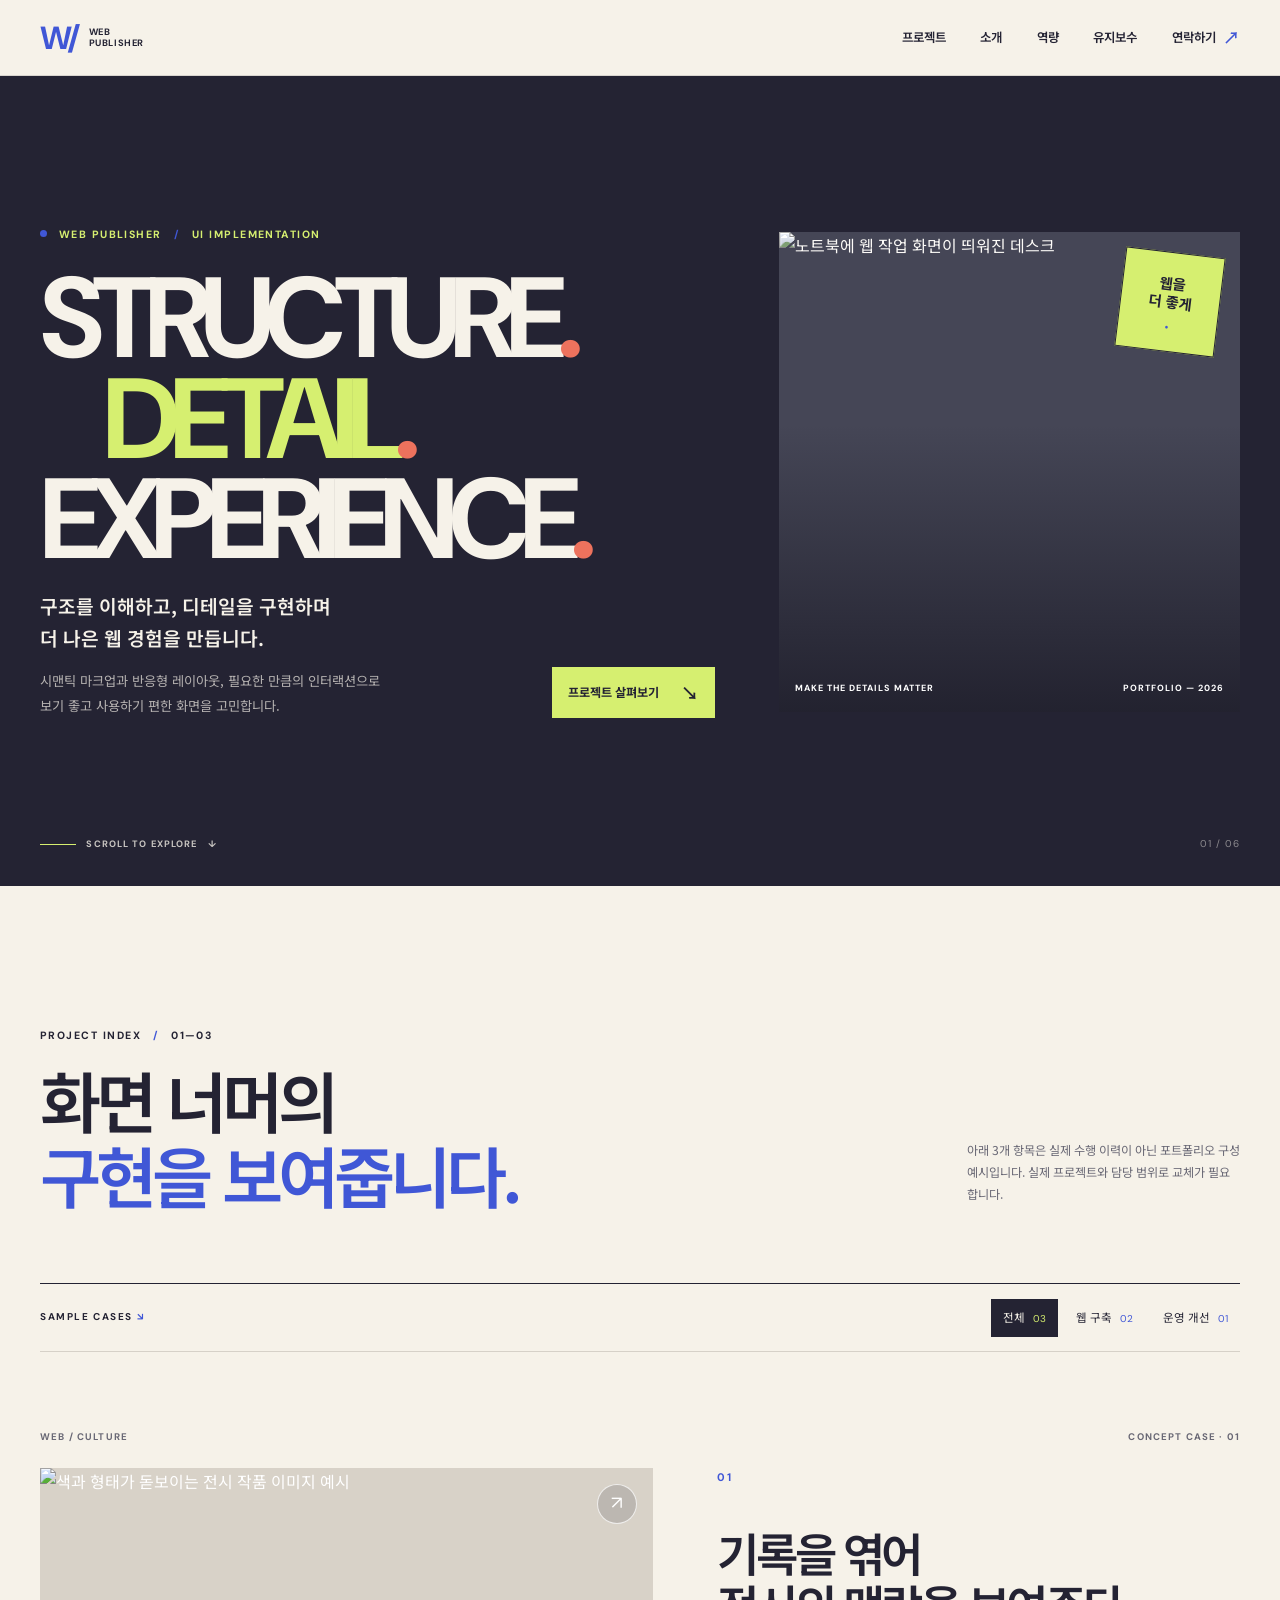
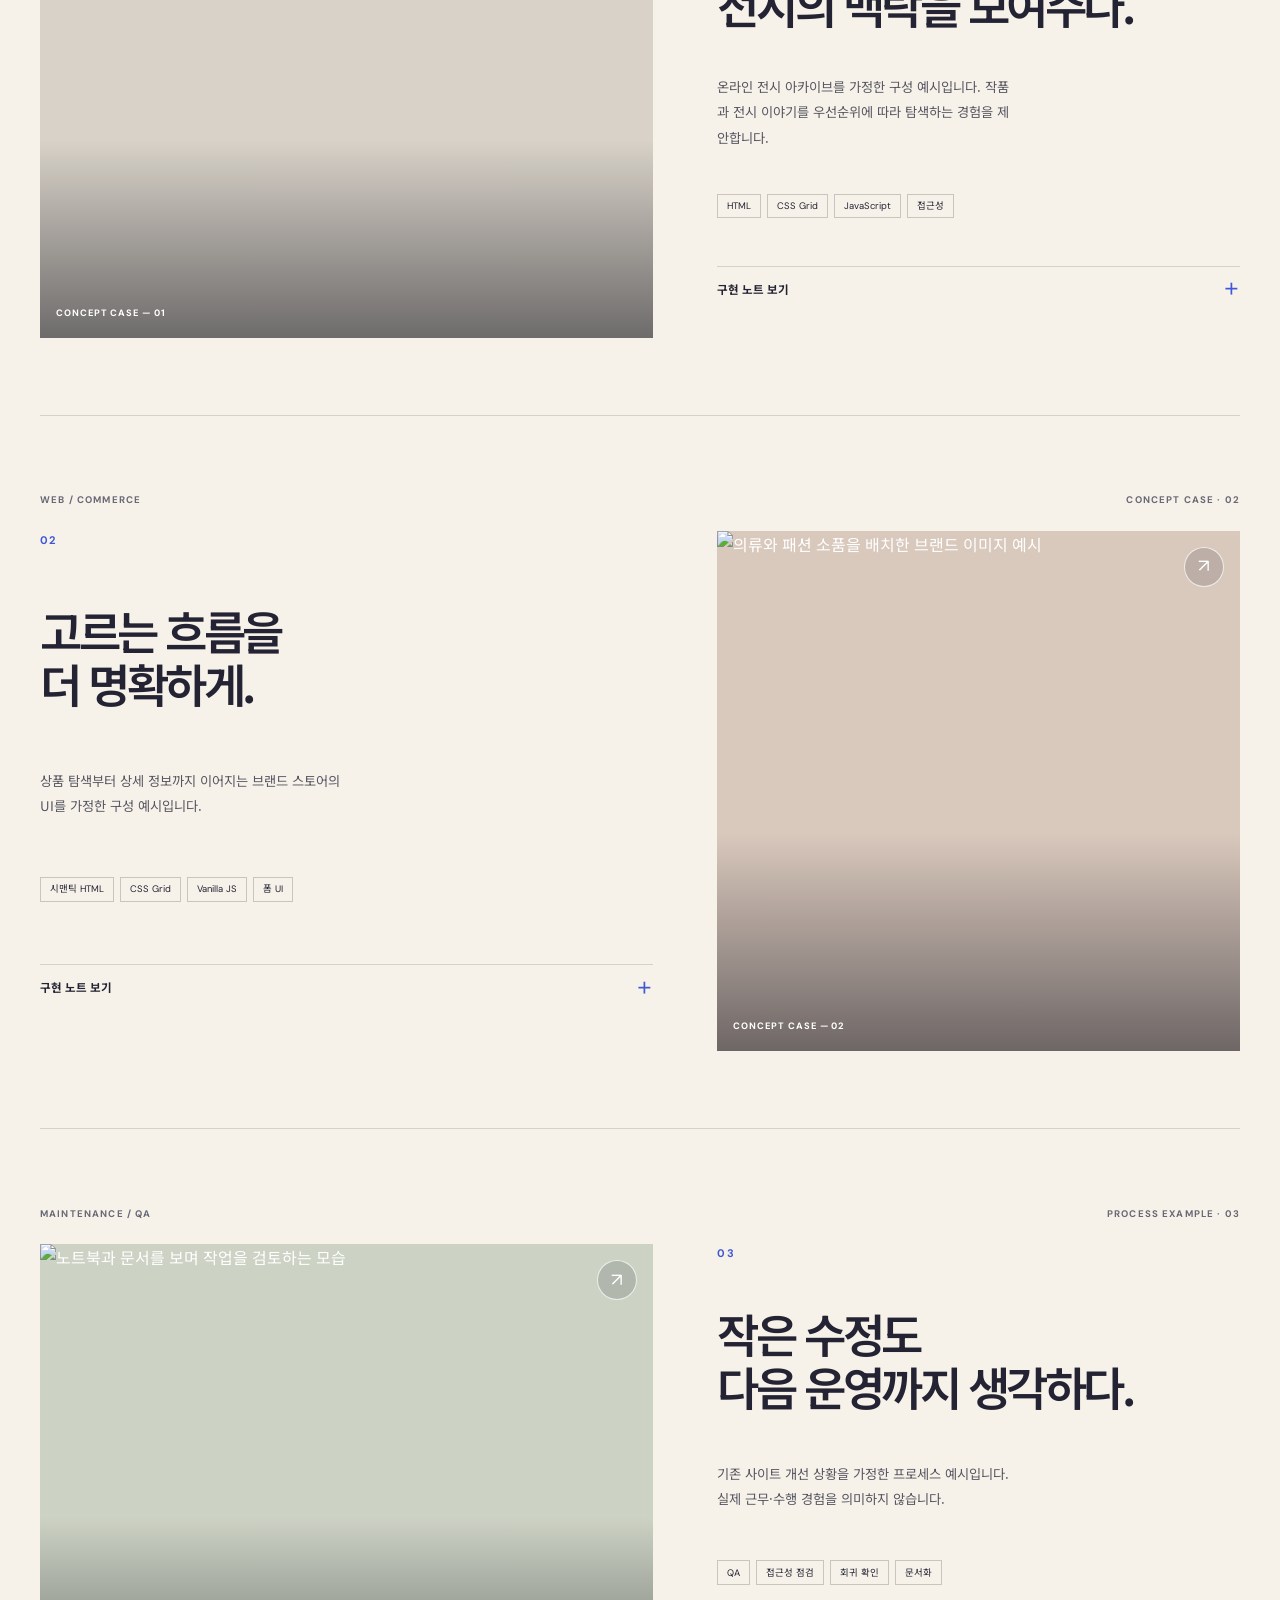
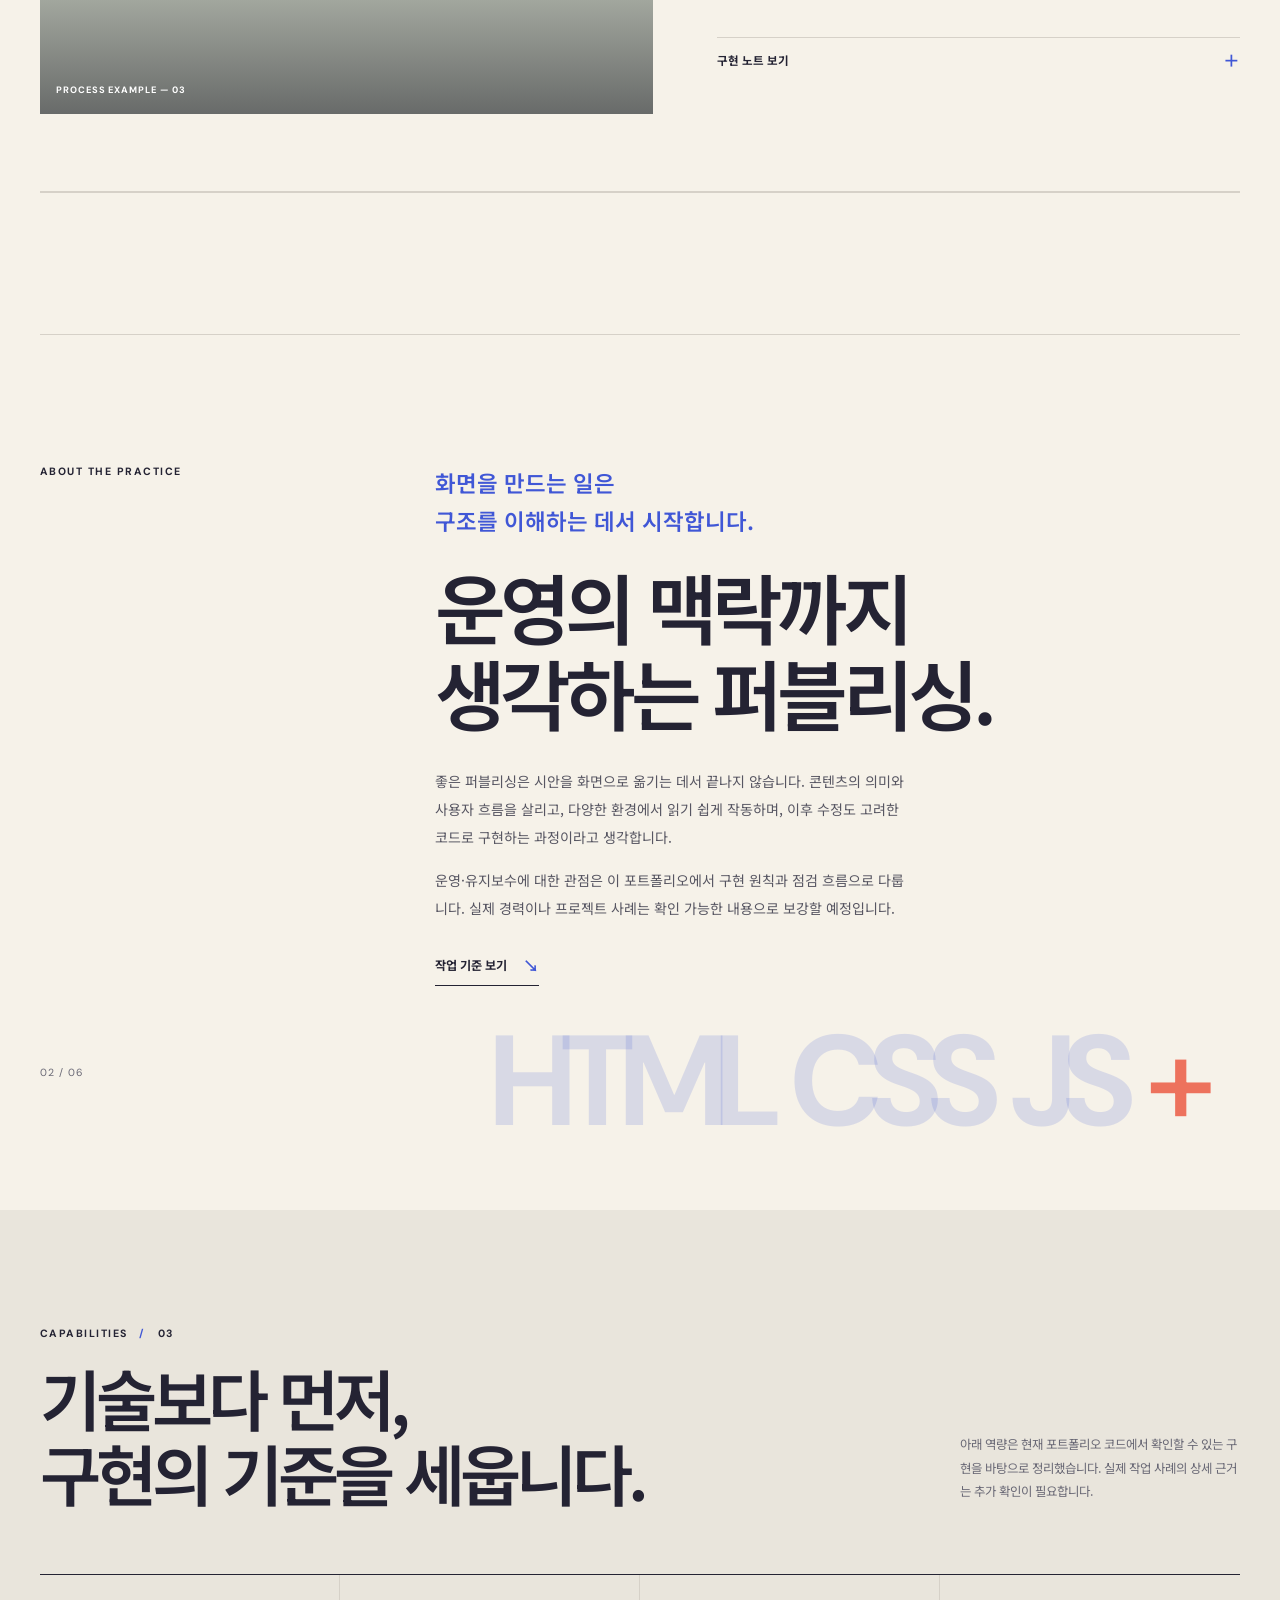
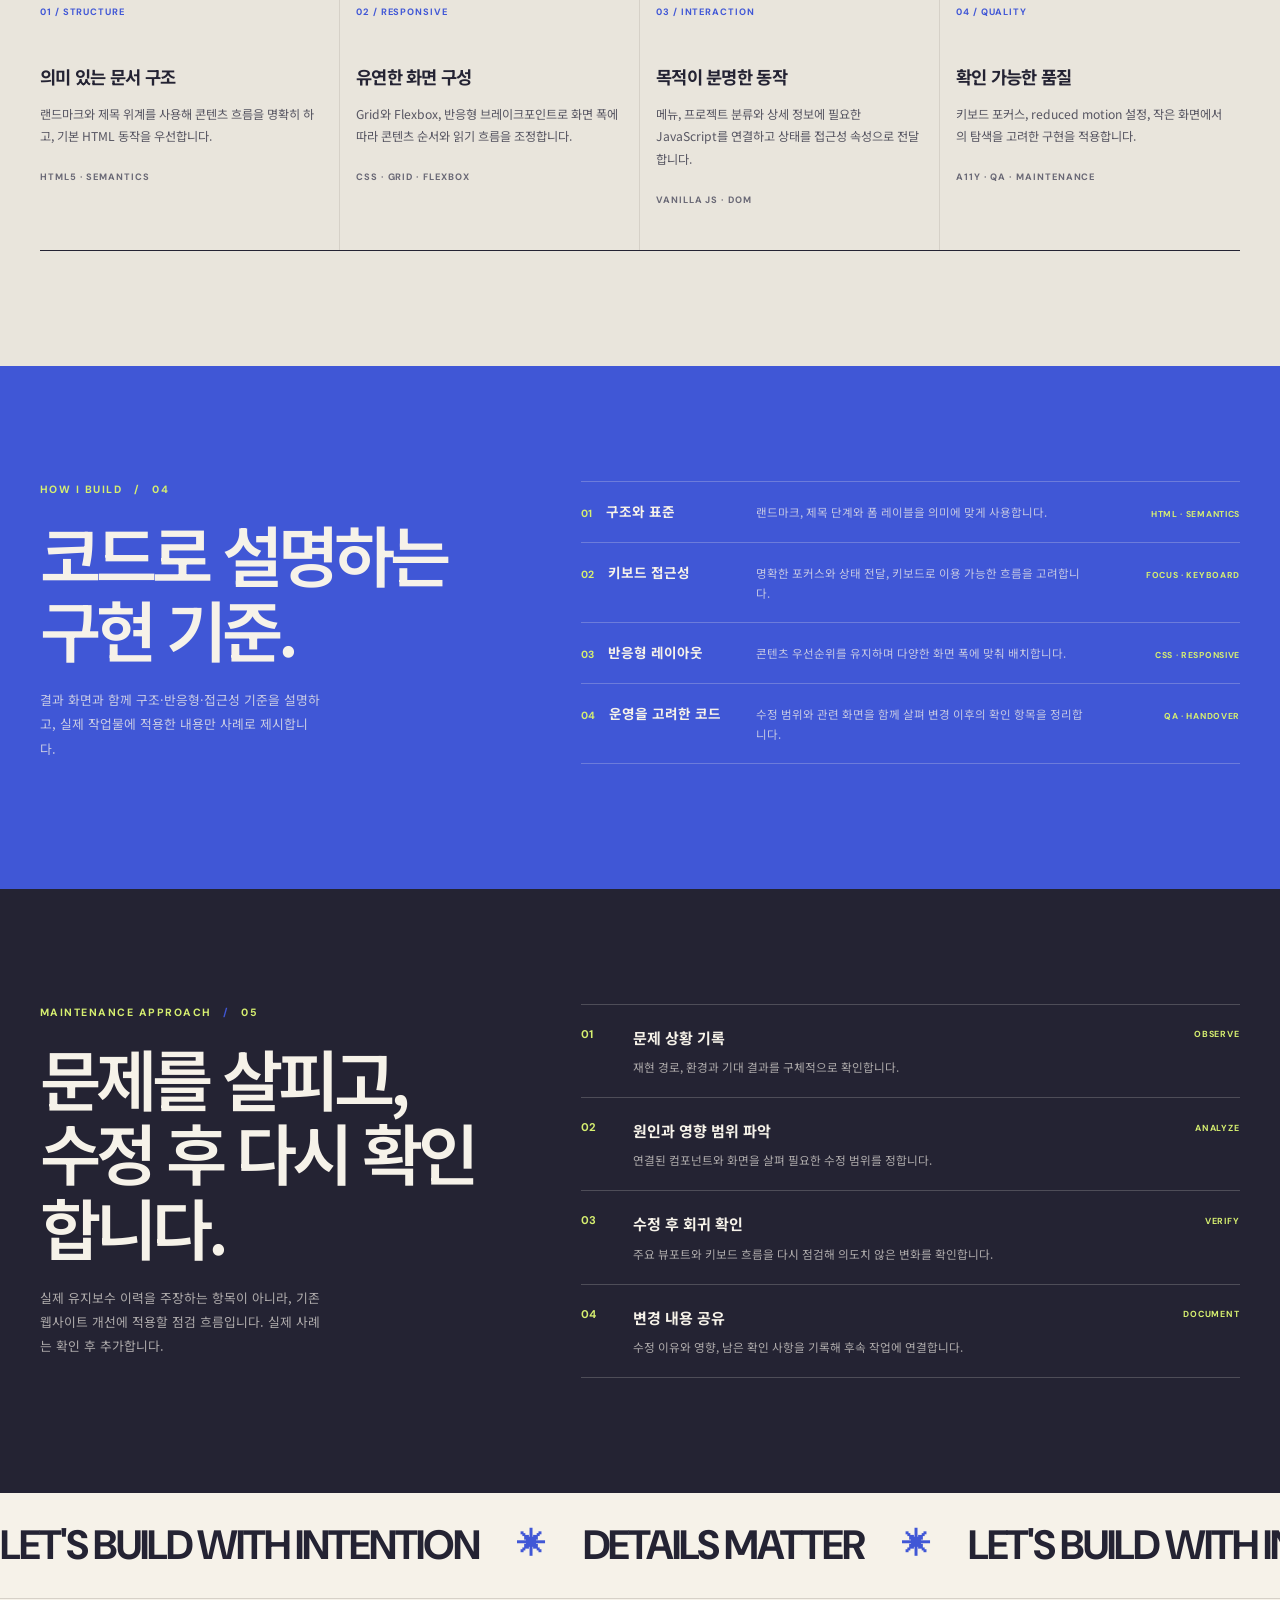
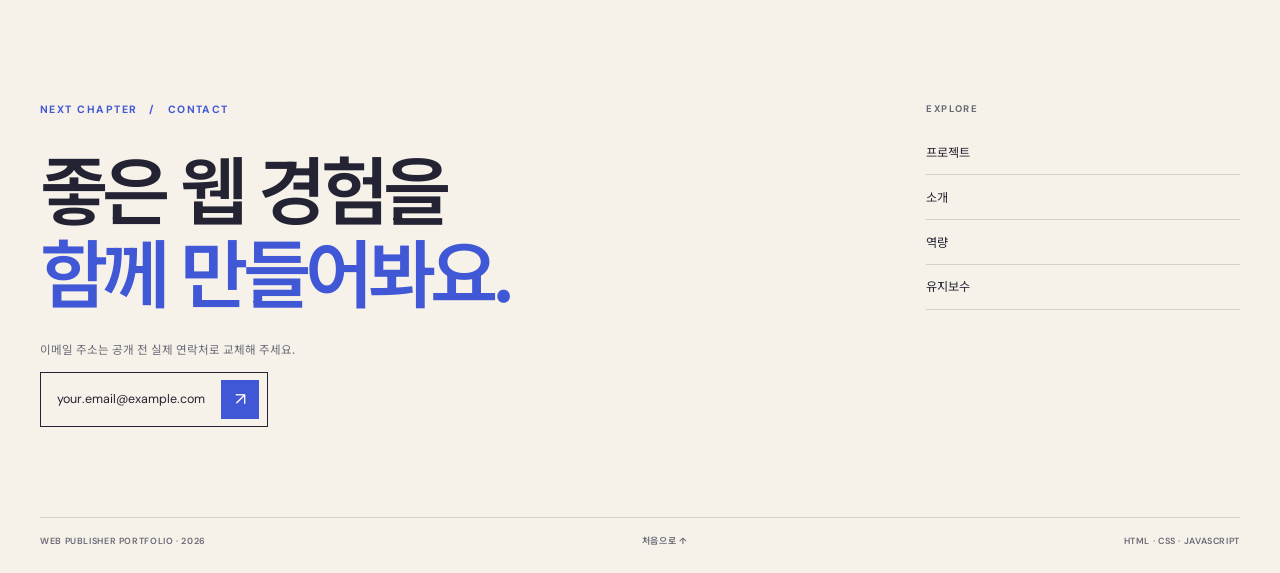
==== index.html @ 11ade9e8 "Add files via upload" ====
<!doctype html>
<html lang="ko">
  <head>
    <meta charset="UTF-8">
    <meta name="viewport" content="width=device-width, initial-scale=1">
    <meta name="theme-color" content="#f6f2e9">
    <meta name="description" content="시맨틱한 구조와 반응형 UI, 사용성을 고민하는 웹 퍼블리셔 포트폴리오입니다.">
    <title>Web Publisher — Portfolio</title>
    <link rel="preconnect" href="https://fonts.googleapis.com">
    <link rel="preconnect" href="https://fonts.gstatic.com" crossorigin>
    <link href="https://fonts.googleapis.com/css2?family=DM+Sans:wght@400;500;600;700&family=Noto+Sans+KR:wght@400;500;600;700&display=swap" rel="stylesheet">
    <link rel="stylesheet" href="./style.css">
    <script src="./script.js" defer></script>
  </head>
  <body>
    <div class="scroll-progress" aria-hidden="true"><span></span></div>
    <a class="skip-link" href="#main">본문 바로가기</a>

    <header class="site-header">
      <a class="wordmark" href="#top" aria-label="포트폴리오 처음으로">
        <span class="wordmark__symbol" aria-hidden="true">W/</span>
        <span class="wordmark__name">WEB<br>PUBLISHER</span>
      </a>
      <button class="nav-toggle" type="button" aria-expanded="false" aria-controls="primary-navigation">
        <span class="nav-toggle__label">MENU</span>
        <span class="nav-toggle__icon" aria-hidden="true"></span>
      </button>
      <nav class="site-nav" id="primary-navigation" aria-label="주요 메뉴">
        <a href="#work">프로젝트</a>
        <a href="#about">소개</a>
        <a href="#skills">역량</a>
        <a href="#maintenance">유지보수</a>
        <a class="site-nav__contact" href="#contact">연락하기 <span aria-hidden="true">↗</span></a>
      </nav>
    </header>

    <main id="main">
      <section class="hero" id="top" aria-labelledby="hero-title">
        <div class="hero__inner page-grid">
          <div class="hero__copy reveal">
            <p class="eyebrow"><span class="status-dot" aria-hidden="true"></span> WEB PUBLISHER <span class="eyebrow__divider">/</span> UI IMPLEMENTATION</p>
            <h1 id="hero-title">
              <span class="hero__line">STRUCTURE<span class="hero__mark">.</span></span>
              <span class="hero__line hero__line--indent">DETAIL<span class="hero__mark">.</span></span>
              <span class="hero__line">EXPERIENCE<span class="hero__mark">.</span></span>
            </h1>
            <div class="hero__bottom">
              <div>
                <p class="hero__manifesto">구조를 이해하고, 디테일을 구현하며<br>더 나은 웹 경험을 만듭니다.</p>
                <p class="hero__intro">시맨틱 마크업과 반응형 레이아웃, 필요한 만큼의 인터랙션으로<br class="desktop-break"> 보기 좋고 사용하기 편한 화면을 고민합니다.</p>
              </div>
              <a class="button button--primary" href="#work">프로젝트 살펴보기 <span aria-hidden="true">↘</span></a>
            </div>
          </div>
          <figure class="hero-visual reveal">
            <img src="https://images.unsplash.com/photo-1498050108023-c5249f4df085?auto=format&amp;fit=crop&amp;w=1400&amp;q=85" alt="노트북에 웹 작업 화면이 띄워진 데스크" fetchpriority="high">
            <figcaption class="hero-visual__caption"><span>MAKE THE DETAILS MATTER</span><span>PORTFOLIO — 2026</span></figcaption>
            <span class="hero-visual__stamp" aria-hidden="true">웹을<br>더 좋게<span>.</span></span>
          </figure>
          <a class="scroll-cue" href="#work"><span class="scroll-cue__line" aria-hidden="true"></span>SCROLL TO EXPLORE <span aria-hidden="true">↓</span></a>
          <p class="hero__index" aria-hidden="true">01 / 06</p>
        </div>
      </section>

      <section class="work section-shell" id="work" aria-labelledby="work-title">
        <div class="section-heading reveal">
          <div>
            <p class="eyebrow">PROJECT INDEX <span class="eyebrow__divider">/</span> 01—03</p>
            <h2 id="work-title">화면 너머의<br><span>구현을 보여줍니다.</span></h2>
          </div>
          <p class="section-heading__aside">아래 3개 항목은 실제 수행 이력이 아닌 포트폴리오 구성 예시입니다. 실제 프로젝트와 담당 범위로 교체가 필요합니다.</p>
        </div>

        <div class="work-toolbar">
          <p class="work-toolbar__label">SAMPLE CASES <span aria-hidden="true">↘</span></p>
          <div class="filters" role="group" aria-label="프로젝트 분류">
            <button class="filter-button" type="button" data-filter="all" aria-pressed="true">전체 <span>03</span></button>
            <button class="filter-button" type="button" data-filter="web" aria-pressed="false">웹 구축 <span>02</span></button>
            <button class="filter-button" type="button" data-filter="operation" aria-pressed="false">운영 개선 <span>01</span></button>
          </div>
        </div>
        <p class="visually-hidden" id="filter-status" aria-live="polite">프로젝트 3개를 표시합니다.</p>

        <div class="project-list">
          <article class="project project--archive reveal" data-category="web">
            <div class="project__body">
              <div class="project__meta"><span>WEB / CULTURE</span><span>CONCEPT CASE · 01</span></div>
              <span class="project__index" aria-hidden="true">01</span>
              <h3>기록을 엮어<br>전시의 맥락을 보여주다.</h3>
              <p class="project__summary">온라인 전시 아카이브를 가정한 구성 예시입니다. 작품과 전시 이야기를 우선순위에 따라 탐색하는 경험을 제안합니다.</p>
              <ul class="tag-list" aria-label="예시 기술"><li>HTML</li><li>CSS Grid</li><li>JavaScript</li><li>접근성</li></ul>
              <details class="project__details" id="project-culture">
                <summary>구현 노트 보기 <span aria-hidden="true">＋</span></summary>
                <div class="project__detail-content">
                  <dl class="case-grid">
                    <div><dt>디자인</dt><dd>콘텐츠의 위계를 먼저 정하고, 작품 이미지와 설명이 균형을 이루는 아카이브 구성을 가정합니다. [실제 화면 확인 필요]</dd></div>
                    <div><dt>기술</dt><dd>랜드마크와 제목 구조, 콘텐츠 순서가 유지되는 반응형 레이아웃을 구현하는 사례를 제안합니다. [실제 구현 확인 필요]</dd></div>
                    <div><dt>반응형 · 접근성</dt><dd>키보드 탐색, 포커스 가시성, 다양한 화면 폭의 레이아웃을 검증 항목으로 둡니다. [검증 결과 확인 필요]</dd></div>
                    <div><dt>역할 · 결과</dt><dd>[내용 확인 필요] 실제 담당 범위, 문제 해결 과정, 결과와 회고로 교체해 주세요.</dd></div>
                  </dl>
                </div>
              </details>
              <a class="project__visual project__visual--culture" href="#project-culture" aria-label="전시 아카이브 예시의 구현 노트 열기" aria-controls="project-culture" aria-expanded="false">
                <img src="https://images.unsplash.com/photo-1577083552431-6e5fd01aa342?auto=format&amp;fit=crop&amp;w=1400&amp;q=85" alt="색과 형태가 돋보이는 전시 작품 이미지 예시" loading="lazy">
                <span class="project__visual-tag">CONCEPT CASE — 01</span>
                <span class="project__visual-arrow" aria-hidden="true">↗</span>
              </a>
            </div>
          </article>

          <article class="project project--commerce reveal" data-category="web">
            <div class="project__body">
              <div class="project__meta"><span>WEB / COMMERCE</span><span>CONCEPT CASE · 02</span></div>
              <span class="project__index" aria-hidden="true">02</span>
              <h3>고르는 흐름을<br>더 명확하게.</h3>
              <p class="project__summary">상품 탐색부터 상세 정보까지 이어지는 브랜드 스토어의 UI를 가정한 구성 예시입니다.</p>
              <ul class="tag-list" aria-label="예시 기술"><li>시맨틱 HTML</li><li>CSS Grid</li><li>Vanilla JS</li><li>폼 UI</li></ul>
              <details class="project__details" id="project-commerce">
                <summary>구현 노트 보기 <span aria-hidden="true">＋</span></summary>
                <div class="project__detail-content">
                  <dl class="case-grid">
                    <div><dt>디자인</dt><dd>상품 정보와 선택 요소의 우선순위를 분리해 탐색 부담을 줄이는 구성을 가정합니다. [실제 화면 확인 필요]</dd></div>
                    <div><dt>기술</dt><dd>CSS Grid 기반 카드 레이아웃과 레이블이 연결된 폼 UI를 다루는 사례를 제안합니다. [실제 구현 확인 필요]</dd></div>
                    <div><dt>인터랙션 · 접근성</dt><dd>필터 선택 상태와 결과를 명확히 전달하고 키보드 조작을 검증 항목에 포함합니다. [검증 결과 확인 필요]</dd></div>
                    <div><dt>역할 · 결과</dt><dd>[내용 확인 필요] 실제 담당 범위, 주요 기능, 문제 해결과 결과로 교체해 주세요.</dd></div>
                  </dl>
                </div>
              </details>
              <a class="project__visual project__visual--commerce" href="#project-commerce" aria-label="브랜드 스토어 예시의 구현 노트 열기" aria-controls="project-commerce" aria-expanded="false">
                <img src="https://images.unsplash.com/photo-1490481651871-ab68de25d43d?auto=format&amp;fit=crop&amp;w=1400&amp;q=85" alt="의류와 패션 소품을 배치한 브랜드 이미지 예시" loading="lazy">
                <span class="project__visual-tag">CONCEPT CASE — 02</span>
                <span class="project__visual-arrow" aria-hidden="true">↗</span>
              </a>
            </div>
          </article>

          <article class="project project--operation reveal" data-category="operation">
            <div class="project__body">
              <div class="project__meta"><span>MAINTENANCE / QA</span><span>PROCESS EXAMPLE · 03</span></div>
              <span class="project__index" aria-hidden="true">03</span>
              <h3>작은 수정도<br>다음 운영까지 생각하다.</h3>
              <p class="project__summary">기존 사이트 개선 상황을 가정한 프로세스 예시입니다. 실제 근무·수행 경험을 의미하지 않습니다.</p>
              <ul class="tag-list" aria-label="예시 역량"><li>QA</li><li>접근성 점검</li><li>회귀 확인</li><li>문서화</li></ul>
              <details class="project__details" id="project-operation">
                <summary>구현 노트 보기 <span aria-hidden="true">＋</span></summary>
                <div class="project__detail-content">
                  <dl class="case-grid">
                    <div><dt>문제 정의</dt><dd>재현 경로, 화면 크기, 브라우저, 기대 결과를 기록하는 흐름을 예시로 구성합니다.</dd></div>
                    <div><dt>원인 · 수정</dt><dd>[내용 확인 필요] 실제 문제 원인과 수정한 코드, 영향 범위를 구체적으로 기록해 주세요.</dd></div>
                    <div><dt>검증</dt><dd>주요 화면과 키보드 흐름을 다시 확인하는 절차를 제안합니다. [실제 검증 결과 확인 필요]</dd></div>
                    <div><dt>역할 · 결과</dt><dd>[내용 확인 필요] 실제 수행한 역할과 전후 차이, 회고로 교체해 주세요.</dd></div>
                  </dl>
                </div>
              </details>
              <a class="project__visual project__visual--operation" href="#project-operation" aria-label="운영 개선 예시의 구현 노트 열기" aria-controls="project-operation" aria-expanded="false">
                <img src="https://images.unsplash.com/photo-1454165804606-c3d57bc86b40?auto=format&amp;fit=crop&amp;w=1400&amp;q=85" alt="노트북과 문서를 보며 작업을 검토하는 모습" loading="lazy">
                <span class="project__visual-tag">PROCESS EXAMPLE — 03</span>
                <span class="project__visual-arrow" aria-hidden="true">↗</span>
              </a>
            </div>
          </article>
        </div>
      </section>

      <section class="about section-shell" id="about" aria-labelledby="about-title">
        <div class="about__label reveal">
          <p class="eyebrow">ABOUT THE PRACTICE</p>
          <span class="about__index" aria-hidden="true">02 / 06</span>
        </div>
        <div class="about__content reveal">
          <p class="about__statement">화면을 만드는 일은<br>구조를 이해하는 데서 시작합니다.</p>
          <h2 id="about-title">운영의 맥락까지<br>생각하는 퍼블리싱.</h2>
          <p>좋은 퍼블리싱은 시안을 화면으로 옮기는 데서 끝나지 않습니다. 콘텐츠의 의미와 사용자 흐름을 살리고, 다양한 환경에서 읽기 쉽게 작동하며, 이후 수정도 고려한 코드로 구현하는 과정이라고 생각합니다.</p>
          <p>운영·유지보수에 대한 관점은 이 포트폴리오에서 구현 원칙과 점검 흐름으로 다룹니다. 실제 경력이나 프로젝트 사례는 확인 가능한 내용으로 보강할 예정입니다.</p>
          <a class="text-link" href="#maintenance">작업 기준 보기 <span aria-hidden="true">↘</span></a>
        </div>
        <div class="about__graphic" aria-hidden="true"><span>HTML</span><span>CSS</span><span>JS</span><b>+</b></div>
      </section>

      <section class="skills" id="skills" aria-labelledby="skills-title">
        <div class="section-shell">
          <div class="skills__heading reveal">
            <div>
              <p class="eyebrow">CAPABILITIES <span class="eyebrow__divider">/</span> 03</p>
              <h2 id="skills-title">기술보다 먼저,<br>구현의 기준을 세웁니다.</h2>
            </div>
            <p>아래 역량은 현재 포트폴리오 코드에서 확인할 수 있는 구현을 바탕으로 정리했습니다. 실제 작업 사례의 상세 근거는 추가 확인이 필요합니다.</p>
          </div>
          <div class="skills__grid">
            <article class="skill-card reveal">
              <span class="skill-card__index">01 / STRUCTURE</span>
              <h3>의미 있는 문서 구조</h3>
              <p>랜드마크와 제목 위계를 사용해 콘텐츠 흐름을 명확히 하고, 기본 HTML 동작을 우선합니다.</p>
              <span class="skill-card__evidence">HTML5 · SEMANTICS</span>
            </article>
            <article class="skill-card reveal">
              <span class="skill-card__index">02 / RESPONSIVE</span>
              <h3>유연한 화면 구성</h3>
              <p>Grid와 Flexbox, 반응형 브레이크포인트로 화면 폭에 따라 콘텐츠 순서와 읽기 흐름을 조정합니다.</p>
              <span class="skill-card__evidence">CSS · GRID · FLEXBOX</span>
            </article>
            <article class="skill-card reveal">
              <span class="skill-card__index">03 / INTERACTION</span>
              <h3>목적이 분명한 동작</h3>
              <p>메뉴, 프로젝트 분류와 상세 정보에 필요한 JavaScript를 연결하고 상태를 접근성 속성으로 전달합니다.</p>
              <span class="skill-card__evidence">VANILLA JS · DOM</span>
            </article>
            <article class="skill-card reveal">
              <span class="skill-card__index">04 / QUALITY</span>
              <h3>확인 가능한 품질</h3>
              <p>키보드 포커스, reduced motion 설정, 작은 화면에서의 탐색을 고려한 구현을 적용합니다.</p>
              <span class="skill-card__evidence">A11Y · QA · MAINTENANCE</span>
            </article>
          </div>
        </div>
      </section>

      <section class="standards" id="standards" aria-labelledby="standards-title">
        <div class="section-shell standards__inner">
          <div class="standards__intro reveal">
            <p class="eyebrow">HOW I BUILD <span class="eyebrow__divider">/</span> 04</p>
            <h2 id="standards-title">코드로 설명하는<br>구현 기준.</h2>
            <p>결과 화면과 함께 구조·반응형·접근성 기준을 설명하고, 실제 작업물에 적용한 내용만 사례로 제시합니다.</p>
          </div>
          <dl class="standard-list reveal">
            <div class="standard-row"><dt><span>01</span> 구조와 표준</dt><dd>랜드마크, 제목 단계와 폼 레이블을 의미에 맞게 사용합니다.</dd><dd class="standard-evidence">HTML · SEMANTICS</dd></div>
            <div class="standard-row"><dt><span>02</span> 키보드 접근성</dt><dd>명확한 포커스와 상태 전달, 키보드로 이용 가능한 흐름을 고려합니다.</dd><dd class="standard-evidence">FOCUS · KEYBOARD</dd></div>
            <div class="standard-row"><dt><span>03</span> 반응형 레이아웃</dt><dd>콘텐츠 우선순위를 유지하며 다양한 화면 폭에 맞춰 배치합니다.</dd><dd class="standard-evidence">CSS · RESPONSIVE</dd></div>
            <div class="standard-row"><dt><span>04</span> 운영을 고려한 코드</dt><dd>수정 범위와 관련 화면을 함께 살펴 변경 이후의 확인 항목을 정리합니다.</dd><dd class="standard-evidence">QA · HANDOVER</dd></div>
          </dl>
        </div>
      </section>

      <section class="maintenance" id="maintenance" aria-labelledby="maintenance-title">
        <div class="section-shell maintenance__inner">
          <div class="maintenance__intro reveal">
            <p class="eyebrow">MAINTENANCE APPROACH <span class="eyebrow__divider">/</span> 05</p>
            <h2 id="maintenance-title">문제를 살피고,<br>수정 후 다시 확인합니다.</h2>
            <p>실제 유지보수 이력을 주장하는 항목이 아니라, 기존 웹사이트 개선에 적용할 점검 흐름입니다. 실제 사례는 확인 후 추가합니다.</p>
          </div>
          <ol class="maintenance__steps">
            <li class="maintenance-step reveal">
              <span class="maintenance-step__number">01</span>
              <div><h3>문제 상황 기록</h3><p>재현 경로, 환경과 기대 결과를 구체적으로 확인합니다.</p></div>
              <span class="maintenance-step__label">OBSERVE</span>
            </li>
            <li class="maintenance-step reveal">
              <span class="maintenance-step__number">02</span>
              <div><h3>원인과 영향 범위 파악</h3><p>연결된 컴포넌트와 화면을 살펴 필요한 수정 범위를 정합니다.</p></div>
              <span class="maintenance-step__label">ANALYZE</span>
            </li>
            <li class="maintenance-step reveal">
              <span class="maintenance-step__number">03</span>
              <div><h3>수정 후 회귀 확인</h3><p>주요 뷰포트와 키보드 흐름을 다시 점검해 의도치 않은 변화를 확인합니다.</p></div>
              <span class="maintenance-step__label">VERIFY</span>
            </li>
            <li class="maintenance-step reveal">
              <span class="maintenance-step__number">04</span>
              <div><h3>변경 내용 공유</h3><p>수정 이유와 영향, 남은 확인 사항을 기록해 후속 작업에 연결합니다.</p></div>
              <span class="maintenance-step__label">DOCUMENT</span>
            </li>
          </ol>
        </div>
      </section>
    </main>

    <footer class="contact" id="contact" aria-labelledby="contact-title">
      <div class="contact__marquee" aria-hidden="true">
        <div class="contact__marquee-track">
          <div class="contact__marquee-set"><span>LET'S BUILD WITH INTENTION</span><span class="contact__marquee-mark">✳</span><span>DETAILS MATTER</span><span class="contact__marquee-mark">✳</span></div>
          <div class="contact__marquee-set"><span>LET'S BUILD WITH INTENTION</span><span class="contact__marquee-mark">✳</span><span>DETAILS MATTER</span><span class="contact__marquee-mark">✳</span></div>
        </div>
      </div>
      <div class="section-shell contact__inner">
        <div class="contact__grid">
          <div class="contact__cta">
            <p class="eyebrow">NEXT CHAPTER <span class="eyebrow__divider">/</span> CONTACT</p>
            <h2 id="contact-title">좋은 웹 경험을<br><span>함께 만들어봐요.</span></h2>
            <p class="contact__note">이메일 주소는 공개 전 실제 연락처로 교체해 주세요.</p>
            <a class="contact__link" href="mailto:your.email@example.com">
              <span>your.email@example.com</span>
              <span class="contact__orb" aria-hidden="true">↗</span>
            </a>
          </div>
          <nav class="contact__nav" aria-label="푸터 메뉴">
            <p class="contact__nav-label">EXPLORE</p>
            <a href="#work"><span>프로젝트</span><span aria-hidden="true">↗</span></a>
            <a href="#about"><span>소개</span><span aria-hidden="true">↗</span></a>
            <a href="#skills"><span>역량</span><span aria-hidden="true">↗</span></a>
            <a href="#maintenance"><span>유지보수</span><span aria-hidden="true">↗</span></a>
          </nav>
        </div>
        <div class="contact__bottom">
          <span>WEB PUBLISHER PORTFOLIO · 2026</span>
          <a href="#top">처음으로 ↑</a>
          <span>HTML · CSS · JAVASCRIPT</span>
        </div>
      </div>
    </footer>

    <button class="back-to-top" type="button" aria-label="페이지 맨 위로 이동" aria-hidden="true" tabindex="-1">
      <span aria-hidden="true">↑</span>
      <span class="back-to-top__label" aria-hidden="true">TOP</span>
    </button>
  </body>
</html>
---- style.css ----
:root {
  color-scheme: light;
  --paper: #f6f2e9;
  --ink: #242333;
  --muted: #696875;
  --line: #d6d1c8;
  --blue: #4057d6;
  --lime: #d6ef70;
  --coral: #ed725d;
  --sans: "DM Sans", "Noto Sans KR", sans-serif;
  --content: 1320px;
  --ease-out: cubic-bezier(0.22, 1, 0.36, 1);
}

* { box-sizing: border-box; }
html { scroll-behavior: smooth; scroll-padding-top: 6rem; }
body {
  margin: 0;
  background: var(--paper);
  color: var(--ink);
  font-family: "Noto Sans KR", var(--sans);
  font-size: 16px;
  line-height: 1.7;
  -webkit-font-smoothing: antialiased;
}
img { display: block; width: 100%; }
a { color: inherit; }
button { color: inherit; font: inherit; }
::selection { color: var(--ink); background: var(--lime); }

.page-grid, .section-shell { width: min(var(--content), calc(100% - 80px)); margin-inline: auto; }
.visually-hidden {
  position: absolute;
  width: 1px;
  height: 1px;
  overflow: hidden;
  clip: rect(0, 0, 0, 0);
  white-space: nowrap;
  clip-path: inset(50%);
}
.skip-link {
  position: fixed;
  z-index: 50;
  top: 0.75rem;
  left: 0.75rem;
  padding: 0.75rem 1rem;
  transform: translateY(-160%);
  background: var(--ink);
  color: var(--paper);
}
.skip-link:focus { transform: translateY(0); }
:focus-visible { outline: 3px solid var(--blue); outline-offset: 4px; }

.scroll-progress { position: fixed; z-index: 40; inset: 0 0 auto; height: 3px; pointer-events: none; }
.scroll-progress span {
  display: block;
  width: 100%;
  height: 100%;
  background: var(--coral);
  transform: scaleX(var(--scroll-progress, 0));
  transform-origin: left;
}
.site-header {
  position: sticky;
  z-index: 20;
  top: 0;
  display: flex;
  width: 100%;
  min-height: 76px;
  align-items: center;
  justify-content: space-between;
  padding-inline: max(40px, calc((100% - var(--content)) / 2));
  border-bottom: 1px solid rgba(36, 35, 51, 0.14);
  background: rgba(246, 242, 233, 0.94);
  backdrop-filter: blur(14px);
}
.wordmark { display: inline-flex; align-items: center; gap: 0.7rem; text-decoration: none; }
.wordmark__symbol { color: var(--blue); font-family: var(--sans); font-size: 2rem; font-weight: 700; line-height: 1; letter-spacing: -0.1em; }
.wordmark__name { font-family: var(--sans); font-size: 0.58rem; font-weight: 700; line-height: 1.1; letter-spacing: 0.06em; }
.site-nav { display: flex; align-items: center; gap: clamp(1.2rem, 2.7vw, 2.5rem); }
.site-nav a { position: relative; font-size: 0.78rem; font-weight: 600; text-decoration: none; }
.site-nav a:not(.site-nav__contact)::after {
  position: absolute;
  right: 0;
  bottom: -0.35rem;
  left: 0;
  height: 1px;
  background: var(--blue);
  content: "";
  transform: scaleX(0);
  transform-origin: right;
  transition: transform 250ms var(--ease-out);
}
.site-nav a:hover::after, .site-nav a:focus-visible::after { transform: scaleX(1); transform-origin: left; }
.site-nav__contact { display: inline-flex; align-items: center; gap: 0.45rem; }
.site-nav__contact span { color: var(--blue); font-size: 1.05rem; }
.nav-toggle { display: none; }

.eyebrow {
  margin: 0;
  font-family: var(--sans);
  font-size: 0.66rem;
  font-weight: 700;
  letter-spacing: 0.14em;
}
.eyebrow__divider { margin-inline: 0.45rem; color: var(--blue); }
.status-dot { display: inline-block; width: 7px; height: 7px; margin-right: 0.45rem; border-radius: 50%; background: var(--blue); vertical-align: 1px; }

.hero {
  overflow: hidden;
  background: var(--ink);
  color: var(--paper);
}
.hero__inner {
  position: relative;
  display: grid;
  min-height: min(810px, calc(100svh - 76px));
  grid-template-columns: minmax(0, 1.1fr) minmax(300px, 0.75fr);
  align-content: center;
  align-items: center;
  gap: clamp(2rem, 5vw, 5rem);
  padding-block: clamp(4.5rem, 8vw, 7.5rem) 7.5rem;
}
.hero__copy { position: relative; z-index: 2; }
.hero .eyebrow { color: var(--lime); }
.hero h1 {
  margin: 1.5rem 0 1.4rem;
  font-family: var(--sans);
  font-size: clamp(4rem, 8.9vw, 8.4rem);
  font-weight: 700;
  line-height: 0.88;
  letter-spacing: -0.09em;
}
.hero__line { display: block; white-space: nowrap; }
.hero__line--indent { padding-left: 0.55em; color: var(--lime); }
.hero__mark { color: var(--coral); }
.hero__bottom { display: flex; align-items: end; justify-content: space-between; gap: 1.5rem; }
.hero__manifesto { margin: 0 0 0.8rem; color: var(--paper); font-size: clamp(1rem, 1.5vw, 1.25rem); font-weight: 600; line-height: 1.65; }
.hero__intro { margin: 0; color: rgba(246, 242, 233, 0.69); font-size: 0.83rem; line-height: 1.9; }
.button {
  display: inline-flex;
  min-height: 50px;
  flex: none;
  align-items: center;
  justify-content: center;
  gap: 1.4rem;
  padding: 0.65rem 1rem;
  font-size: 0.76rem;
  font-weight: 700;
  text-decoration: none;
  transition: color 180ms ease, background-color 180ms ease, transform 180ms ease;
}
.button--primary { background: var(--lime); color: var(--ink); }
.button--primary:hover { transform: translateY(-3px); background: var(--coral); }
.button--primary span { font-size: 1.1rem; }
.hero-visual {
  position: relative;
  z-index: 1;
  min-height: 480px;
  margin: 0;
  overflow: hidden;
  background: #454656;
}
.hero-visual img { position: absolute; inset: 0; height: 100%; object-fit: cover; filter: grayscale(0.65) contrast(1.08); }
.hero-visual::after { position: absolute; inset: 40% 0 0; background: linear-gradient(transparent, rgba(20, 19, 31, 0.7)); content: ""; pointer-events: none; }
.hero-visual__caption {
  position: absolute;
  z-index: 1;
  right: 1rem;
  bottom: 1rem;
  left: 1rem;
  display: flex;
  justify-content: space-between;
  gap: 0.6rem;
  color: white;
  font-family: var(--sans);
  font-size: 0.56rem;
  font-weight: 700;
  letter-spacing: 0.11em;
}
.hero-visual__stamp {
  position: absolute;
  z-index: 2;
  top: 1.25rem;
  right: 1.25rem;
  display: grid;
  width: 100px;
  aspect-ratio: 1;
  align-content: center;
  border: 1px solid var(--ink);
  background: var(--lime);
  color: var(--ink);
  font-size: 0.9rem;
  font-weight: 700;
  line-height: 1.35;
  text-align: center;
  transform: rotate(7deg);
}
.hero-visual__stamp span { color: var(--blue); }
.scroll-cue {
  position: absolute;
  bottom: 2.1rem;
  left: 0;
  display: flex;
  align-items: center;
  gap: 0.65rem;
  color: rgba(246, 242, 233, 0.78);
  font-family: var(--sans);
  font-size: 0.58rem;
  font-weight: 700;
  letter-spacing: 0.12em;
  text-decoration: none;
}
.scroll-cue__line { width: 36px; height: 1px; background: var(--lime); }
.hero__index { position: absolute; right: 0; bottom: 2.1rem; margin: 0; color: rgba(246, 242, 233, 0.5); font-family: var(--sans); font-size: 0.62rem; letter-spacing: 0.1em; }

.work { padding-block: clamp(6rem, 11vw, 10rem); }
.section-heading { display: flex; align-items: end; justify-content: space-between; gap: 2rem; }
.section-heading h2, .about h2, .skills__heading h2, .standards h2, .maintenance__intro h2 {
  margin: 1.1rem 0 0;
  font-size: clamp(2.7rem, 5.2vw, 5rem);
  font-weight: 600;
  line-height: 1.12;
  letter-spacing: -0.075em;
}
.section-heading h2 span { color: var(--blue); }
.section-heading__aside { max-width: 39ch; margin: 0 0 0.35rem; color: var(--muted); font-size: 0.76rem; line-height: 1.8; }
.work-toolbar { display: flex; align-items: center; justify-content: space-between; gap: 1rem; margin-top: 4.5rem; padding-block: 0.9rem; border-top: 1px solid var(--ink); border-bottom: 1px solid var(--line); }
.work-toolbar__label { margin: 0; font-family: var(--sans); font-size: 0.62rem; font-weight: 700; letter-spacing: 0.16em; }
.work-toolbar__label span { color: var(--blue); }
.filters { display: flex; gap: 0.35rem; }
.filter-button { min-height: 38px; padding: 0.35rem 0.7rem; border: 1px solid transparent; background: transparent; cursor: pointer; font-size: 0.72rem; }
.filter-button:hover { border-color: var(--line); }
.filter-button[aria-pressed="true"] { border-color: var(--ink); background: var(--ink); color: var(--paper); }
.filter-button span { margin-left: 0.3rem; color: var(--blue); font-family: var(--sans); font-size: 0.62rem; }
.filter-button[aria-pressed="true"] span { color: var(--lime); }
.project-list { border-bottom: 1px solid var(--line); }
.project { padding-block: clamp(2.8rem, 6vw, 5rem); border-bottom: 1px solid var(--line); }
.project[hidden] { display: none; }
.project__body {
  display: grid;
  grid-template-columns: minmax(0, 1.08fr) minmax(0, 0.92fr);
  grid-template-areas:
    "meta meta"
    "visual index"
    "visual title"
    "visual summary"
    "visual tags"
    "visual details";
  align-items: start;
  column-gap: clamp(2rem, 5vw, 5rem);
  row-gap: 0.75rem;
}
.project--commerce .project__body {
  grid-template-areas:
    "meta meta"
    "index visual"
    "title visual"
    "summary visual"
    "tags visual"
    "details visual";
}
.project__meta { grid-area: meta; display: flex; justify-content: space-between; gap: 1rem; margin-bottom: 0.65rem; color: var(--muted); font-family: var(--sans); font-size: 0.6rem; font-weight: 700; letter-spacing: 0.12em; }
.project__index { grid-area: index; color: var(--blue); font-family: var(--sans); font-size: 0.69rem; font-weight: 700; font-variant-numeric: tabular-nums; letter-spacing: 0.1em; }
.project h3 { grid-area: title; max-width: 16ch; margin: 0.15rem 0 0.4rem; font-size: clamp(2rem, 3.6vw, 3.8rem); font-weight: 600; line-height: 1.14; letter-spacing: -0.075em; }
.project__summary { grid-area: summary; max-width: 43ch; margin: 0; color: #575662; font-size: 0.83rem; line-height: 1.9; }
.tag-list { grid-area: tags; display: flex; flex-wrap: wrap; gap: 0.4rem; margin: 0.45rem 0 0.65rem; padding: 0; list-style: none; }
.tag-list li { padding: 0.2rem 0.55rem; border: 1px solid #c9c4bd; font-family: var(--sans); font-size: 0.59rem; }
.project__details { grid-area: details; align-self: stretch; border-top: 1px solid var(--line); }
.project__details summary { display: flex; min-height: 46px; align-items: center; justify-content: space-between; gap: 1rem; cursor: pointer; font-size: 0.72rem; font-weight: 700; list-style: none; }
.project__details summary::-webkit-details-marker { display: none; }
.project__details summary span { color: var(--blue); font-family: var(--sans); font-size: 1.05rem; transition: transform 200ms ease; }
.project__details[open] summary span { transform: rotate(45deg); }
.project__detail-content { padding: 0.35rem 0 1rem; }
.case-grid { display: grid; gap: 0.7rem; margin: 0; }
.case-grid > div { display: grid; grid-template-columns: 6.3rem minmax(0, 1fr); gap: 0.7rem; }
.case-grid dt { color: var(--blue); font-size: 0.7rem; font-weight: 700; }
.case-grid dd { margin: 0; color: #575662; font-size: 0.7rem; line-height: 1.8; }
.project__visual {
  position: relative;
  grid-area: visual;
  display: block;
  min-width: 0;
  min-height: 470px;
  overflow: hidden;
  background: #d8d2c8;
  color: white;
  text-decoration: none;
}
.project__visual--commerce { background: #d9c8bc; }
.project__visual--operation { background: #ccd2c4; }
.project__visual img { position: absolute; inset: 0; height: 100%; object-fit: cover; transition: transform 700ms var(--ease-out), filter 500ms ease; }
.project__visual:hover img, .project__visual:focus-visible img { transform: scale(1.045); filter: saturate(1.08); }
.project__visual::after { position: absolute; inset: 58% 0 0; background: linear-gradient(transparent, rgba(22, 22, 31, 0.55)); content: ""; pointer-events: none; }
.project__visual-tag { position: absolute; z-index: 1; bottom: 1rem; left: 1rem; font-family: var(--sans); font-size: 0.58rem; font-weight: 700; letter-spacing: 0.1em; }
.project__visual-arrow {
  position: absolute;
  z-index: 1;
  top: 1rem;
  right: 1rem;
  display: grid;
  width: 2.5rem;
  aspect-ratio: 1;
  place-items: center;
  border: 1px solid rgba(255, 255, 255, 0.75);
  border-radius: 50%;
  background: rgba(36, 35, 51, 0.15);
  font-family: var(--sans);
  font-size: 1.15rem;
  transition: color 200ms ease, background-color 200ms ease, transform 300ms var(--ease-out);
}
.project__visual:hover .project__visual-arrow, .project__visual:focus-visible .project__visual-arrow { transform: rotate(45deg); background: var(--lime); color: var(--ink); }
.project--commerce .project__visual { min-height: 520px; }

.about {
  position: relative;
  display: grid;
  grid-template-columns: minmax(9rem, 0.55fr) minmax(0, 1.45fr);
  gap: clamp(2rem, 7vw, 8rem);
  min-height: 640px;
  align-items: start;
  padding-block: clamp(5rem, 10vw, 9rem);
  border-top: 1px solid var(--line);
}
.about__label { display: flex; flex-direction: column; justify-content: space-between; min-height: 100%; }
.about__index { margin-top: 4rem; color: var(--muted); font-family: var(--sans); font-size: 0.65rem; letter-spacing: 0.1em; }
.about__content { position: relative; z-index: 1; max-width: 800px; padding-bottom: 6rem; }
.about__statement { margin: 0 0 1.5rem; color: var(--blue); font-size: clamp(1rem, 1.8vw, 1.4rem); font-weight: 600; line-height: 1.7; }
.about h2 { margin: 0 0 2rem; font-size: clamp(3rem, 6vw, 5.5rem); }
.about__content > p:not(.about__statement) { max-width: 59ch; color: #575662; font-size: 0.88rem; line-height: 2; }
.text-link { display: inline-flex; align-items: center; gap: 1rem; margin-top: 1rem; padding-bottom: 0.35rem; border-bottom: 1px solid var(--ink); font-size: 0.76rem; font-weight: 700; text-decoration: none; }
.text-link span { color: var(--blue); font-size: 1rem; transition: transform 200ms ease; }
.text-link:hover span { transform: translate(3px, 3px); }
.about__graphic { position: absolute; right: 3%; bottom: 4rem; display: flex; align-items: center; gap: 0.18em; color: rgba(64, 87, 214, 0.16); font-family: var(--sans); font-size: clamp(3.2rem, 10vw, 9rem); font-weight: 700; line-height: 1; letter-spacing: -0.1em; pointer-events: none; }
.about__graphic b { color: var(--coral); font-weight: 500; }

.skills { padding-block: clamp(5rem, 9vw, 8rem); background: #e9e5dc; }
.skills__heading { display: flex; align-items: end; justify-content: space-between; gap: 2.5rem; }
.skills__heading h2 { margin-bottom: 0; }
.skills__heading > p { max-width: 40ch; margin: 0 0 0.35rem; color: var(--muted); font-size: 0.78rem; line-height: 1.9; }
.skills__grid { display: grid; grid-template-columns: repeat(4, minmax(0, 1fr)); margin-top: 4rem; border-top: 1px solid var(--ink); border-bottom: 1px solid var(--ink); }
.skill-card { min-height: 275px; padding: 1.25rem 1rem 1.5rem 0; border-right: 1px solid var(--line); }
.skill-card + .skill-card { padding-left: 1rem; }
.skill-card:last-child { border-right: 0; }
.skill-card__index, .skill-card__evidence { font-family: var(--sans); font-size: 0.58rem; font-weight: 700; letter-spacing: 0.1em; }
.skill-card__index { color: var(--blue); }
.skill-card h3 { margin: 2.5rem 0 0.7rem; font-size: 1.1rem; letter-spacing: -0.04em; }
.skill-card p { margin: 0; color: #575662; font-size: 0.76rem; line-height: 1.85; }
.skill-card__evidence { display: block; margin-top: 1.4rem; color: var(--muted); }

.standards { padding-block: clamp(5rem, 9vw, 8rem); background: var(--blue); color: var(--paper); }
.standards__inner { display: grid; grid-template-columns: minmax(0, 0.8fr) minmax(0, 1.2fr); gap: clamp(3rem, 8vw, 9rem); }
.standards .eyebrow, .standards .eyebrow__divider { color: var(--lime); }
.standards h2 { margin-bottom: 1.4rem; }
.standards__intro > p:last-child { max-width: 40ch; color: rgba(246, 242, 233, 0.75); font-size: 0.8rem; line-height: 1.9; }
.standard-list { margin: 0; }
.standard-row { display: grid; grid-template-columns: minmax(8rem, 0.68fr) minmax(0, 1.4fr) minmax(8rem, 0.6fr); align-items: baseline; gap: 1rem; padding-block: 1.15rem; border-bottom: 1px solid rgba(246, 242, 233, 0.24); }
.standard-row:first-child { border-top: 1px solid rgba(246, 242, 233, 0.24); }
.standard-row dt { font-size: 0.85rem; font-weight: 700; }
.standard-row dt span { margin-right: 0.6rem; color: var(--lime); font-family: var(--sans); font-size: 0.65rem; }
.standard-row dd { margin: 0; color: rgba(246, 242, 233, 0.72); font-size: 0.72rem; line-height: 1.75; }
.standard-row .standard-evidence { color: var(--lime); font-family: var(--sans); font-size: 0.54rem; font-weight: 700; letter-spacing: 0.08em; text-align: right; }

.maintenance { padding-block: clamp(5rem, 9vw, 8rem); background: var(--ink); color: var(--paper); }
.maintenance__inner { display: grid; grid-template-columns: minmax(0, 0.8fr) minmax(0, 1.2fr); gap: clamp(3rem, 8vw, 9rem); }
.maintenance__intro .eyebrow, .maintenance-step__number, .maintenance-step__label { color: var(--lime); }
.maintenance__intro h2 { margin-bottom: 1.4rem; }
.maintenance__intro > p:last-child { max-width: 40ch; color: rgba(246, 242, 233, 0.66); font-size: 0.8rem; line-height: 1.9; }
.maintenance__steps { margin: 0; padding: 0; list-style: none; }
.maintenance-step { display: grid; grid-template-columns: 2.2rem minmax(0, 1fr) 6.5rem; align-items: start; gap: 1rem; padding: 1.25rem 0; border-top: 1px solid rgba(246, 242, 233, 0.2); transition: padding 250ms var(--ease-out), background-color 250ms ease; }
.maintenance-step:last-child { border-bottom: 1px solid rgba(246, 242, 233, 0.2); }
.maintenance-step:hover { padding-inline: 0.6rem; background: rgba(246, 242, 233, 0.045); }
.maintenance-step__number { font-family: var(--sans); font-size: 0.7rem; font-weight: 700; }
.maintenance-step h3 { margin: 0 0 0.35rem; font-size: 0.94rem; }
.maintenance-step p { margin: 0; color: rgba(246, 242, 233, 0.66); font-size: 0.73rem; line-height: 1.8; }
.maintenance-step__label { padding-top: 0.15rem; font-family: var(--sans); font-size: 0.55rem; font-weight: 700; letter-spacing: 0.1em; text-align: right; }

.contact { overflow: hidden; background: var(--paper); }
.contact__marquee { overflow: hidden; border-bottom: 1px solid var(--line); padding-block: 1.1rem; }
.contact__marquee-track { display: flex; width: max-content; animation: contact-marquee 32s linear infinite; }
.contact__marquee-set { display: flex; flex: none; align-items: center; gap: clamp(1.2rem, 3vw, 2.6rem); padding-right: clamp(1.2rem, 3vw, 2.6rem); font-family: var(--sans); font-size: clamp(1.2rem, 3.2vw, 2.8rem); font-weight: 700; letter-spacing: -0.05em; white-space: nowrap; }
.contact__marquee-mark { color: var(--blue); font-size: 0.7em; }
@keyframes contact-marquee { to { transform: translateX(-50%); } }
.contact__inner { padding-block: clamp(4rem, 8vw, 7rem) 1.5rem; }
.contact__grid { display: grid; grid-template-columns: minmax(0, 1fr) minmax(12rem, 0.4fr); gap: clamp(3rem, 8vw, 8rem); }
.contact__cta .eyebrow { color: var(--blue); }
.contact h2 { margin: 1.6rem 0 1.8rem; font-size: clamp(2.6rem, 5.8vw, 5rem); font-weight: 600; line-height: 1.12; letter-spacing: -0.075em; }
.contact h2 span { color: var(--blue); }
.contact__note { margin: 0 0 0.8rem; color: var(--muted); font-size: 0.72rem; }
.contact__link { display: inline-flex; max-width: 100%; align-items: center; justify-content: space-between; gap: 1rem; padding: 0.45rem 0.5rem 0.45rem 1rem; border: 1px solid var(--ink); font-family: var(--sans); font-size: 0.78rem; text-decoration: none; transition: background-color 200ms ease, color 200ms ease; }
.contact__link:hover { background: var(--ink); color: var(--paper); }
.contact__link > span:first-child { overflow-wrap: anywhere; }
.contact__orb { display: grid; width: 2.4rem; aspect-ratio: 1; flex: none; place-items: center; background: var(--blue); color: white; font-size: 1.1rem; transition: transform 250ms var(--ease-out), background-color 200ms ease; }
.contact__link:hover .contact__orb { transform: rotate(45deg); background: var(--lime); color: var(--ink); }
.contact__nav { display: flex; flex-direction: column; align-items: stretch; }
.contact__nav-label { margin: 0 0 0.8rem; color: var(--muted); font-family: var(--sans); font-size: 0.6rem; font-weight: 700; letter-spacing: 0.16em; }
.contact__nav a { display: flex; min-height: 2.8rem; align-items: center; justify-content: space-between; border-bottom: 1px solid var(--line); font-size: 0.76rem; text-decoration: none; transition: padding 200ms ease, color 200ms ease; }
.contact__nav a span:last-child { color: var(--blue); opacity: 0; transform: translate(-4px, 4px); transition: opacity 200ms ease, transform 200ms ease; }
.contact__nav a:hover, .contact__nav a:focus-visible { padding-inline: 0.35rem; color: var(--blue); }
.contact__nav a:hover span:last-child, .contact__nav a:focus-visible span:last-child { opacity: 1; transform: translate(0, 0); }
.contact__bottom { display: flex; justify-content: space-between; gap: 1rem; margin-top: clamp(3rem, 7vw, 6rem); padding-top: 1rem; border-top: 1px solid var(--line); color: var(--muted); font-family: var(--sans); font-size: 0.56rem; font-weight: 600; letter-spacing: 0.07em; }
.contact__bottom a { text-decoration: none; }
.contact__bottom a:hover { color: var(--blue); }
.back-to-top {
  position: fixed;
  z-index: 15;
  right: clamp(16px, 3vw, 36px);
  bottom: clamp(16px, 3vw, 36px);
  display: grid;
  width: 52px;
  aspect-ratio: 1;
  align-content: center;
  justify-items: center;
  border: 1px solid var(--ink);
  border-radius: 50%;
  background: var(--lime);
  cursor: pointer;
  opacity: 0;
  pointer-events: none;
  transform: translateY(10px);
  transition: opacity 200ms ease, transform 250ms var(--ease-out), background-color 200ms ease;
}
.back-to-top.is-visible { opacity: 1; pointer-events: auto; transform: translateY(0); }
.back-to-top:hover { transform: translateY(-3px); background: var(--coral); }
.back-to-top > span:first-child { font-size: 1.15rem; line-height: 1; }
.back-to-top__label { font-family: var(--sans); font-size: 0.46rem; font-weight: 700; letter-spacing: 0.1em; }

.has-reveal .reveal { opacity: 0; transform: translateY(18px); transition: opacity 650ms var(--ease-out), transform 650ms var(--ease-out); }
.has-reveal .reveal.is-visible { opacity: 1; transform: none; }

@media (max-width: 1000px) {
  .page-grid, .section-shell { width: calc(100% - 56px); }
  .site-header { padding-inline: 28px; }
  .site-nav { gap: 1.1rem; }
  .site-nav a { font-size: 0.7rem; }
  .hero__inner { min-height: 700px; grid-template-columns: minmax(0, 1fr) minmax(260px, 0.72fr); }
  .hero h1 { font-size: clamp(3.8rem, 8.4vw, 6.6rem); }
  .hero__bottom { align-items: start; flex-direction: column; }
  .hero-visual { min-height: 430px; }
  .project__visual, .project--commerce .project__visual { min-height: 440px; }
  .project__body, .project--commerce .project__body { column-gap: 2rem; }
  .skills__grid { grid-template-columns: repeat(2, minmax(0, 1fr)); }
  .skill-card:nth-child(2) { border-right: 0; }
  .skill-card:nth-child(n + 3) { border-top: 1px solid var(--line); }
  .skill-card:nth-child(3) { padding-left: 0; }
}
@media (max-width: 760px) {
  .page-grid, .section-shell { width: calc(100% - 40px); }
  .site-header { min-height: 68px; padding-inline: 20px; }
  .js .nav-toggle { display: inline-flex; min-height: 42px; align-items: center; gap: 0.65rem; padding: 0.4rem 0; border: 0; background: transparent; cursor: pointer; font-family: var(--sans); font-size: 0.67rem; font-weight: 700; letter-spacing: 0.08em; }
  .nav-toggle__icon, .nav-toggle__icon::after { display: block; width: 18px; height: 1px; background: var(--ink); transition: transform 200ms ease; }
  .nav-toggle__icon { position: relative; }
  .nav-toggle__icon::after { position: absolute; top: 6px; content: ""; }
  .nav-toggle[aria-expanded="true"] .nav-toggle__icon { transform: rotate(45deg); }
  .nav-toggle[aria-expanded="true"] .nav-toggle__icon::after { top: 0; transform: rotate(90deg); }
  .site-header { flex-wrap: wrap; }
  .site-nav { display: flex; width: 100%; flex-direction: column; align-items: stretch; gap: 0; padding-block: 0.4rem 0.9rem; }
  .js .site-nav { display: none; }
  .js .site-nav.is-open { display: flex; }
  .site-nav a { display: flex; min-height: 44px; align-items: center; font-size: 0.8rem; }
  .site-nav__contact { justify-content: space-between; }
  .hero__inner { min-height: 0; grid-template-columns: 1fr; gap: 2rem; padding-block: 4.5rem 6.8rem; }
  .hero h1 { margin-block: 1.35rem; font-size: clamp(3.7rem, 13.8vw, 7rem); }
  .hero__bottom { gap: 1.35rem; }
  .hero-visual { min-height: 390px; }
  .hero__index { bottom: 2rem; }
  .scroll-cue { bottom: 2rem; }
  .section-heading { display: block; }
  .section-heading__aside { margin-top: 1.2rem; }
  .work-toolbar { align-items: start; flex-direction: column; gap: 0.7rem; margin-top: 3rem; }
  .filters { width: 100%; }
  .filter-button { flex: 1; padding-inline: 0.35rem; }
  .project__body, .project--commerce .project__body {
    grid-template-columns: minmax(0, 1fr) auto;
    grid-template-areas:
      "meta meta"
      "visual visual"
      "index index"
      "title title"
      "summary summary"
      "tags tags"
      "details details";
    row-gap: 0.8rem;
  }
  .project__meta { margin-bottom: 0.25rem; }
  .project__visual, .project--commerce .project__visual { min-height: 0; aspect-ratio: 1.28; }
  .project h3 { max-width: 20ch; font-size: clamp(2rem, 8vw, 3.4rem); }
  .project__summary { max-width: 58ch; }
  .about { grid-template-columns: 1fr; gap: 1.4rem; min-height: 0; }
  .about__label { min-height: 0; }
  .about__index { display: none; }
  .about__content { padding-bottom: 3.5rem; }
  .about__graphic { right: 0; bottom: 1.5rem; font-size: clamp(2.6rem, 13vw, 5rem); }
  .skills__heading { align-items: start; flex-direction: column; gap: 1rem; }
  .skills__grid { margin-top: 2.5rem; }
  .skill-card { min-height: 250px; padding: 1rem 0.75rem 1.2rem 0; }
  .skill-card + .skill-card { padding-left: 0.75rem; }
  .skill-card:nth-child(3) { padding-left: 0; }
  .standards__inner, .maintenance__inner { grid-template-columns: 1fr; gap: 2.5rem; }
  .standard-row { grid-template-columns: minmax(7rem, 0.7fr) minmax(0, 1.3fr); gap: 0.6rem; }
  .standard-row .standard-evidence { grid-column: 2; text-align: left; }
  .contact__grid { grid-template-columns: 1fr; gap: 3rem; }
  .contact__nav { max-width: 34rem; }
  .contact__bottom { flex-wrap: wrap; }
}
@media (max-width: 480px) {
  .page-grid, .section-shell { width: calc(100% - 32px); }
  .site-header { padding-inline: 16px; }
  .hero h1 { font-size: clamp(3.1rem, 14vw, 4.5rem); letter-spacing: -0.095em; }
  .hero__line--indent { padding-left: 0.32em; }
  .hero-visual { min-height: 320px; }
  .hero-visual__stamp { width: 82px; font-size: 0.75rem; }
  .desktop-break { display: none; }
  .section-heading h2, .about h2, .skills__heading h2, .standards h2, .maintenance__intro h2 { font-size: clamp(2.5rem, 11vw, 3.4rem); }
  .work { padding-block: 5rem; }
  .project__visual, .project--commerce .project__visual { aspect-ratio: 1.05; }
  .project__meta { font-size: 0.52rem; }
  .case-grid > div { grid-template-columns: 5rem minmax(0, 1fr); gap: 0.5rem; }
  .skills__grid { grid-template-columns: 1fr; }
  .skill-card, .skill-card + .skill-card, .skill-card:nth-child(3) { min-height: 0; padding: 1.2rem 0; border-right: 0; }
  .skill-card + .skill-card { border-top: 1px solid var(--line); }
  .skill-card h3 { margin-top: 1.25rem; }
  .skill-card__evidence { margin-top: 0.8rem; }
  .standard-row { grid-template-columns: 1fr; gap: 0.35rem; }
  .standard-row .standard-evidence { grid-column: auto; }
  .maintenance-step { grid-template-columns: 1.7rem minmax(0, 1fr); gap: 0.65rem; }
  .maintenance-step__label { grid-column: 2; text-align: left; }
  .contact h2 { font-size: clamp(2.5rem, 11vw, 3.5rem); }
  .contact__bottom { flex-direction: column; gap: 0.65rem; }
}
@media (prefers-reduced-motion: reduce) {
  *, *::before, *::after { scroll-behavior: auto !important; animation-duration: 0.01ms !important; animation-iteration-count: 1 !important; transition-duration: 0.01ms !important; }
  .has-reveal .reveal { opacity: 1; transform: none; }
}
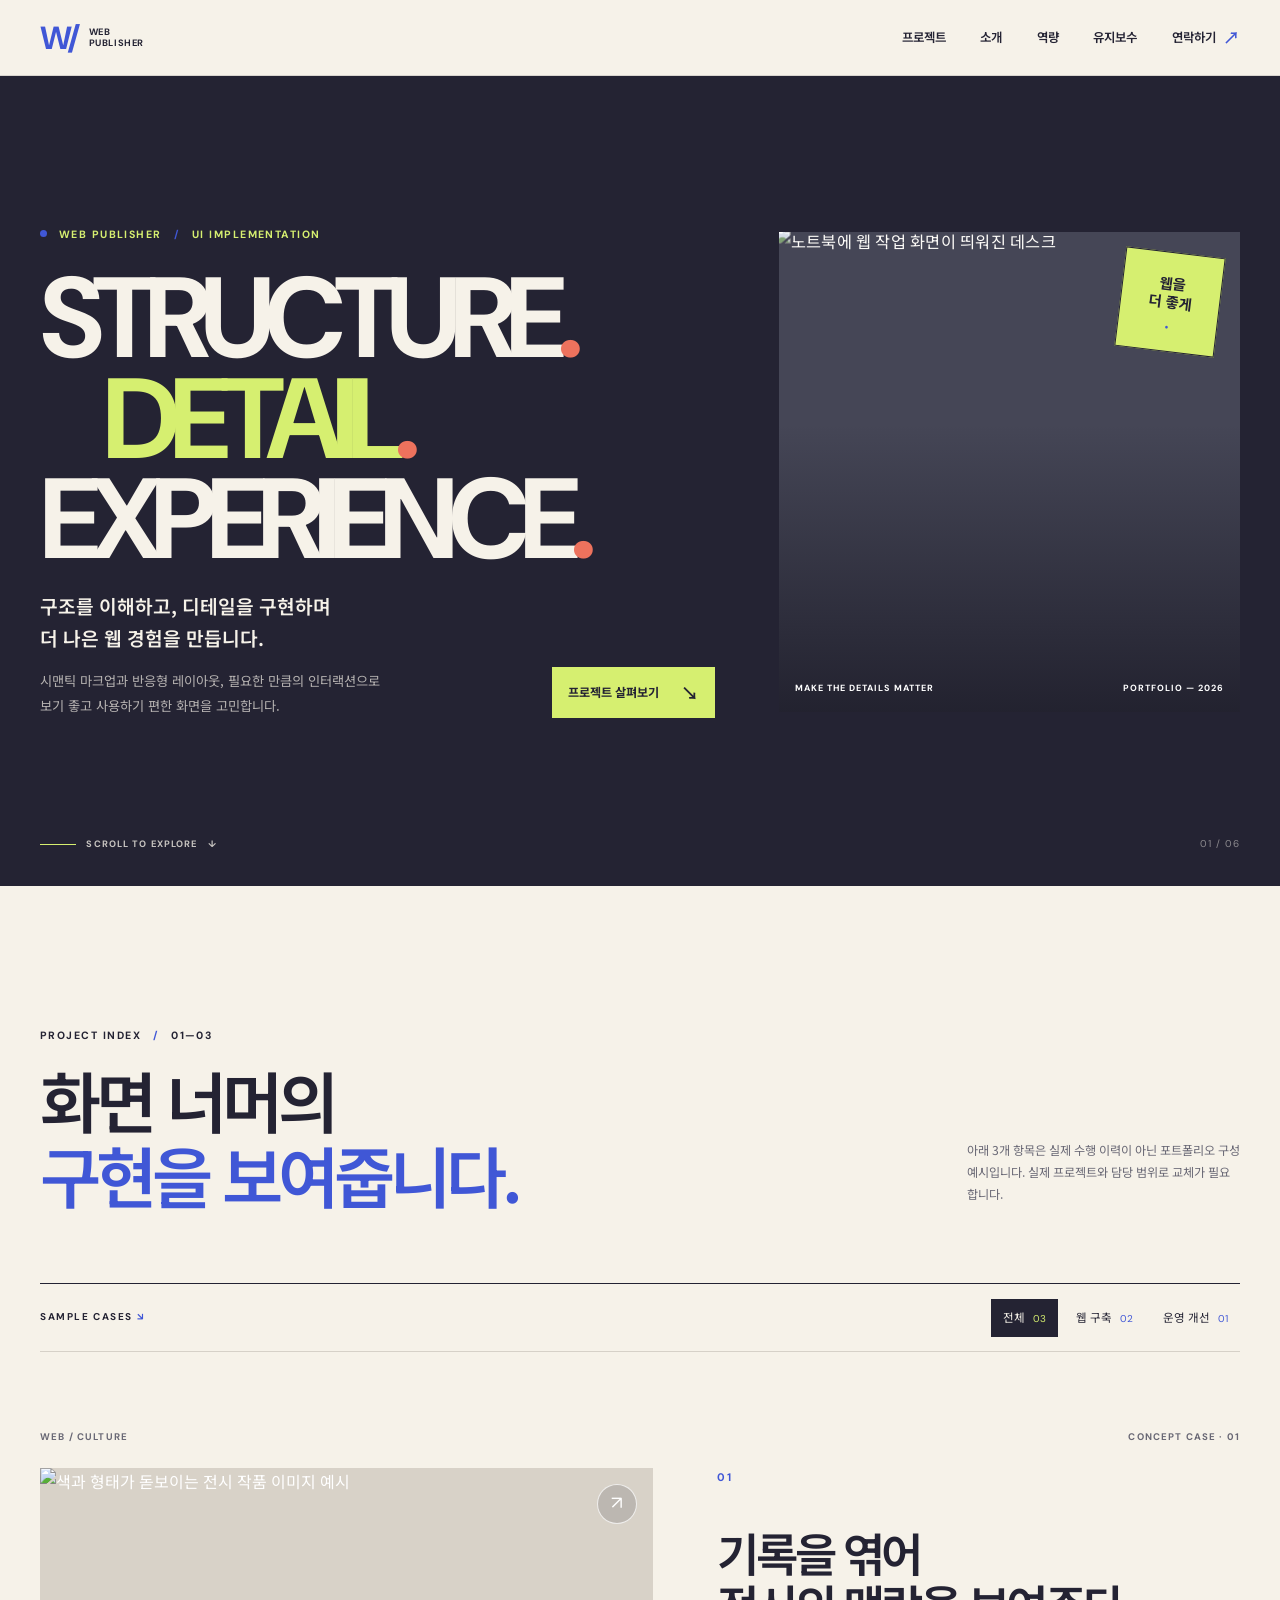
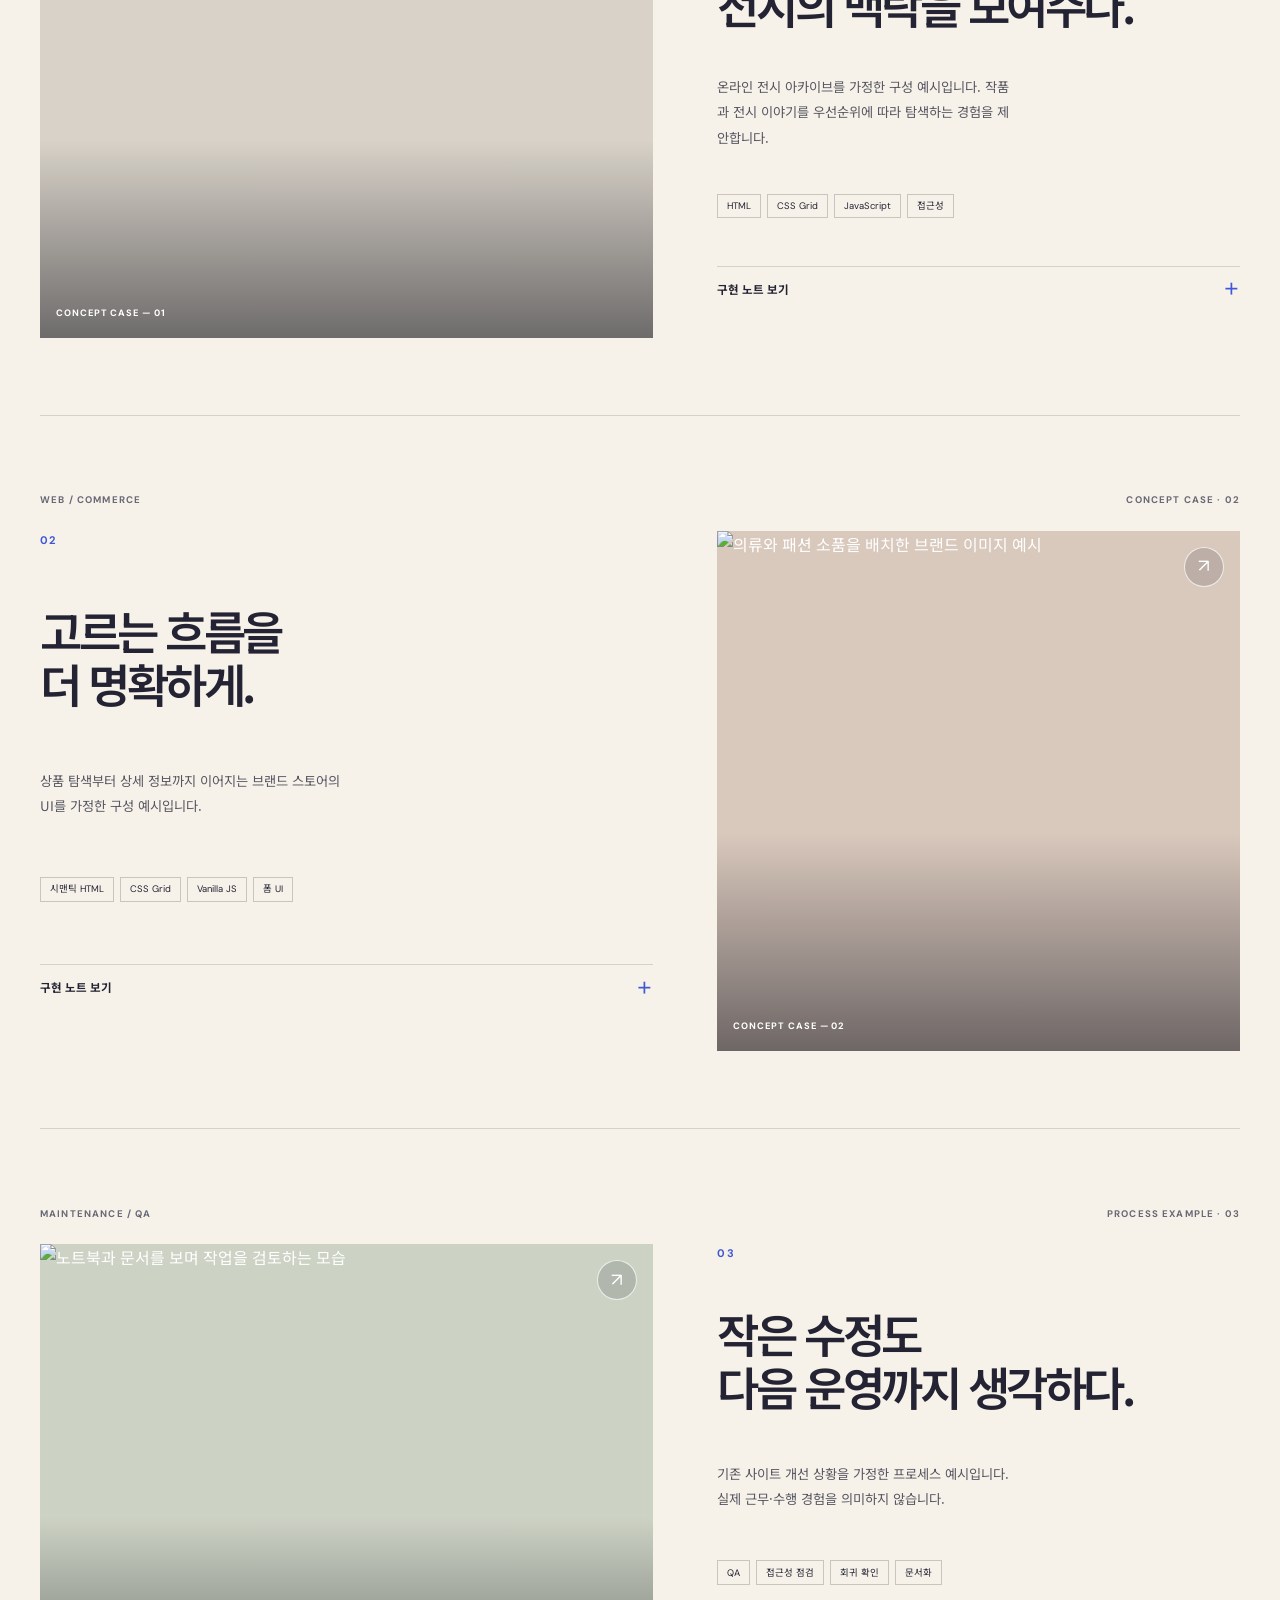
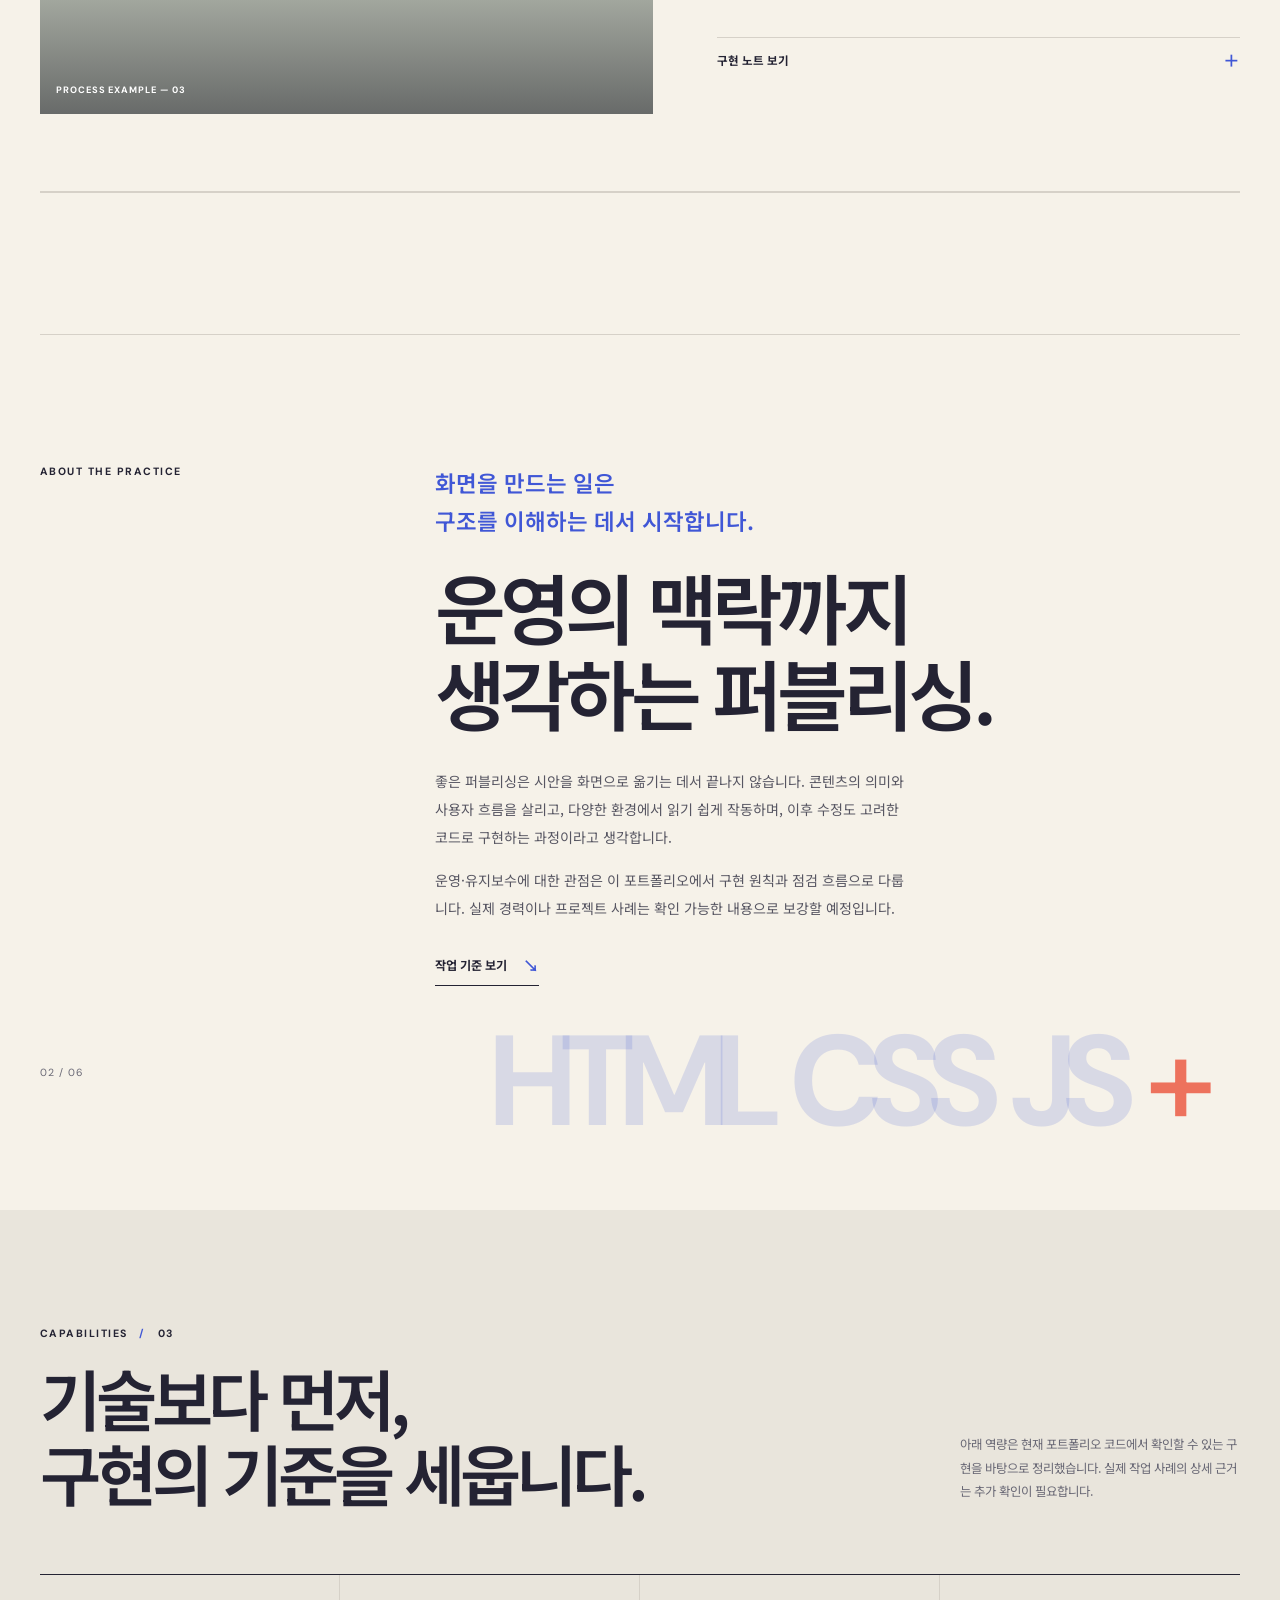
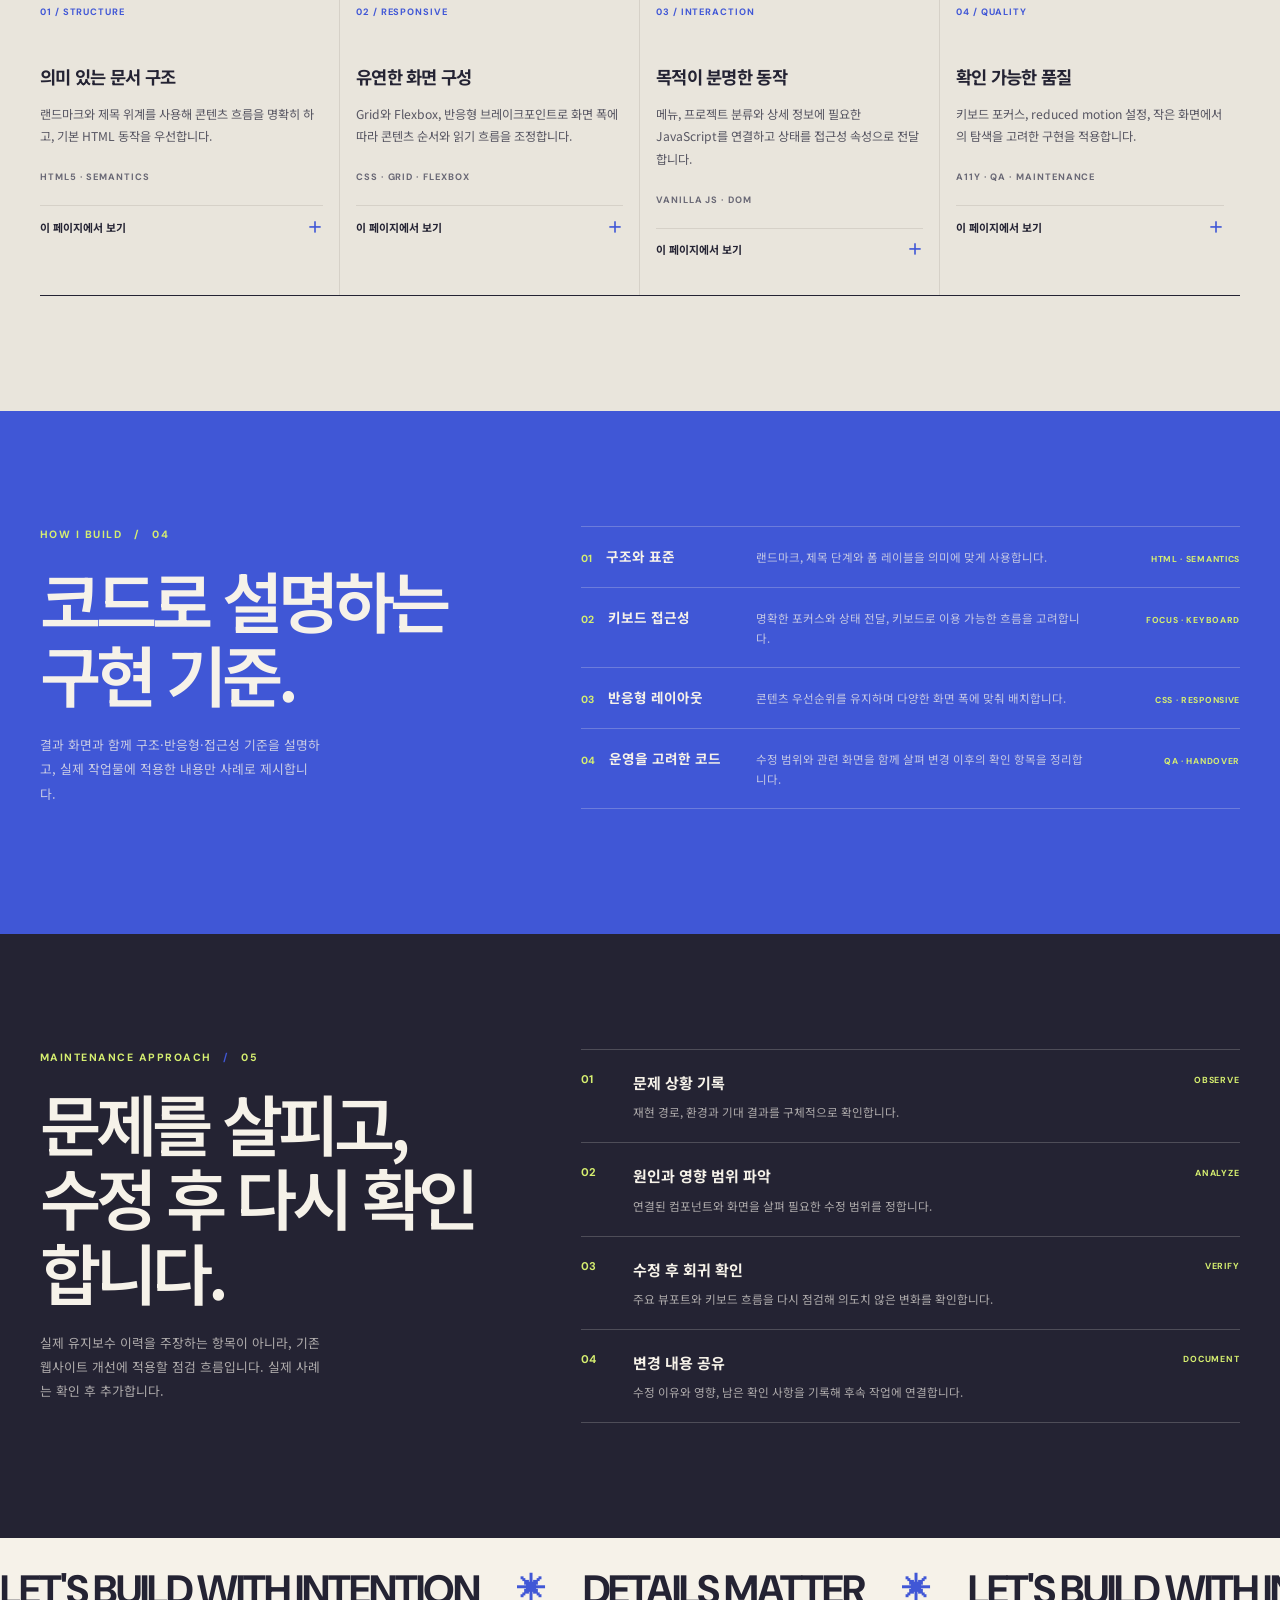
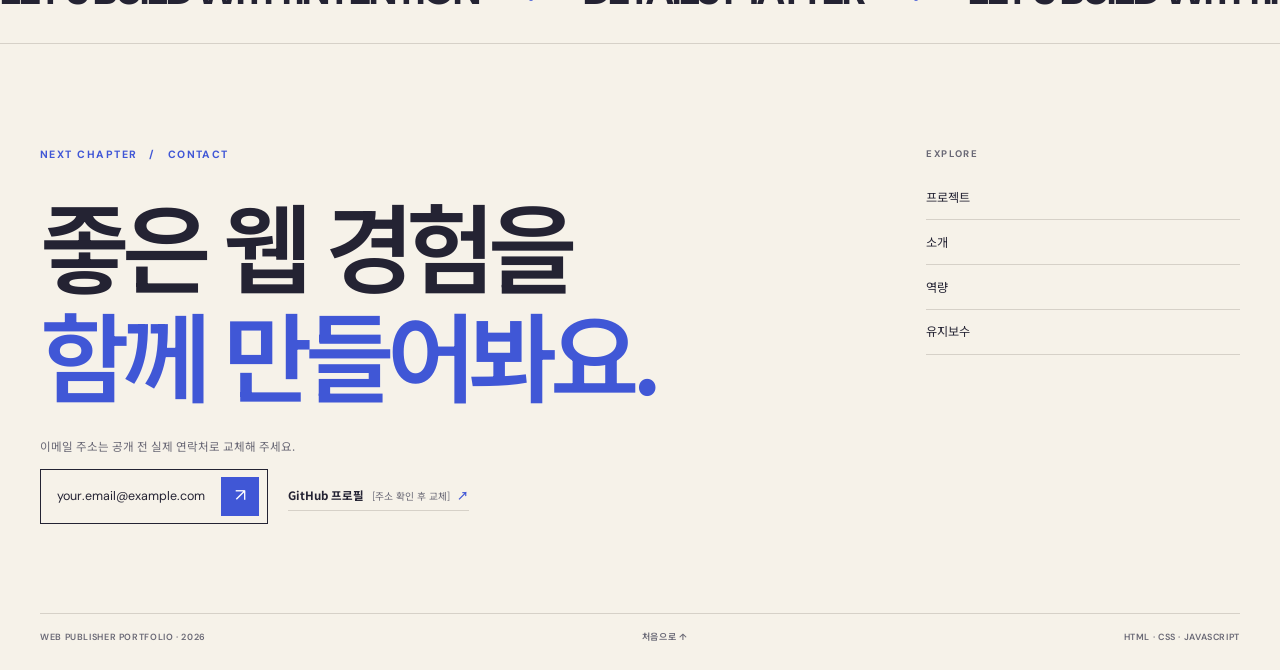
==== commit 57496539: "Add files via upload" ====
--- a/index.html
+++ b/index.html
@@ -86,7 +86,7 @@
             <div class="project__body">
               <div class="project__meta"><span>WEB / CULTURE</span><span>CONCEPT CASE · 01</span></div>
               <span class="project__index" aria-hidden="true">01</span>
-              <h3>기록을 엮어<br>전시의 맥락을 보여주다.</h3>
+              <h3><a class="project__title-link" href="./projects/archive.html">기록을 엮어<br>전시의 맥락을 보여주다.</a></h3>
               <p class="project__summary">온라인 전시 아카이브를 가정한 구성 예시입니다. 작품과 전시 이야기를 우선순위에 따라 탐색하는 경험을 제안합니다.</p>
               <ul class="tag-list" aria-label="예시 기술"><li>HTML</li><li>CSS Grid</li><li>JavaScript</li><li>접근성</li></ul>
               <details class="project__details" id="project-culture">
@@ -100,9 +100,10 @@
                   </dl>
                 </div>
               </details>
-              <a class="project__visual project__visual--culture" href="#project-culture" aria-label="전시 아카이브 예시의 구현 노트 열기" aria-controls="project-culture" aria-expanded="false">
+              <a class="project__visual project__visual--culture" href="./projects/archive.html" aria-label="전시 아카이브 예시 상세 페이지로 이동">
                 <img src="https://images.unsplash.com/photo-1577083552431-6e5fd01aa342?auto=format&amp;fit=crop&amp;w=1400&amp;q=85" alt="색과 형태가 돋보이는 전시 작품 이미지 예시" loading="lazy">
                 <span class="project__visual-tag">CONCEPT CASE — 01</span>
+                <span class="project__visual-info"><strong>온라인 전시 아카이브</strong><span>HTML · CSS GRID · JAVASCRIPT</span></span>
                 <span class="project__visual-arrow" aria-hidden="true">↗</span>
               </a>
             </div>
@@ -112,7 +113,7 @@
             <div class="project__body">
               <div class="project__meta"><span>WEB / COMMERCE</span><span>CONCEPT CASE · 02</span></div>
               <span class="project__index" aria-hidden="true">02</span>
-              <h3>고르는 흐름을<br>더 명확하게.</h3>
+              <h3><a class="project__title-link" href="./projects/store.html">고르는 흐름을<br>더 명확하게.</a></h3>
               <p class="project__summary">상품 탐색부터 상세 정보까지 이어지는 브랜드 스토어의 UI를 가정한 구성 예시입니다.</p>
               <ul class="tag-list" aria-label="예시 기술"><li>시맨틱 HTML</li><li>CSS Grid</li><li>Vanilla JS</li><li>폼 UI</li></ul>
               <details class="project__details" id="project-commerce">
@@ -126,9 +127,10 @@
                   </dl>
                 </div>
               </details>
-              <a class="project__visual project__visual--commerce" href="#project-commerce" aria-label="브랜드 스토어 예시의 구현 노트 열기" aria-controls="project-commerce" aria-expanded="false">
+              <a class="project__visual project__visual--commerce" href="./projects/store.html" aria-label="브랜드 스토어 예시 상세 페이지로 이동">
                 <img src="https://images.unsplash.com/photo-1490481651871-ab68de25d43d?auto=format&amp;fit=crop&amp;w=1400&amp;q=85" alt="의류와 패션 소품을 배치한 브랜드 이미지 예시" loading="lazy">
                 <span class="project__visual-tag">CONCEPT CASE — 02</span>
+                <span class="project__visual-info"><strong>브랜드 스토어 UI</strong><span>SEMANTIC HTML · CSS · VANILLA JS</span></span>
                 <span class="project__visual-arrow" aria-hidden="true">↗</span>
               </a>
             </div>
@@ -138,7 +140,7 @@
             <div class="project__body">
               <div class="project__meta"><span>MAINTENANCE / QA</span><span>PROCESS EXAMPLE · 03</span></div>
               <span class="project__index" aria-hidden="true">03</span>
-              <h3>작은 수정도<br>다음 운영까지 생각하다.</h3>
+              <h3><a class="project__title-link" href="./projects/maintenance.html">작은 수정도<br>다음 운영까지 생각하다.</a></h3>
               <p class="project__summary">기존 사이트 개선 상황을 가정한 프로세스 예시입니다. 실제 근무·수행 경험을 의미하지 않습니다.</p>
               <ul class="tag-list" aria-label="예시 역량"><li>QA</li><li>접근성 점검</li><li>회귀 확인</li><li>문서화</li></ul>
               <details class="project__details" id="project-operation">
@@ -152,9 +154,10 @@
                   </dl>
                 </div>
               </details>
-              <a class="project__visual project__visual--operation" href="#project-operation" aria-label="운영 개선 예시의 구현 노트 열기" aria-controls="project-operation" aria-expanded="false">
+              <a class="project__visual project__visual--operation" href="./projects/maintenance.html" aria-label="운영 개선 프로세스 예시 상세 페이지로 이동">
                 <img src="https://images.unsplash.com/photo-1454165804606-c3d57bc86b40?auto=format&amp;fit=crop&amp;w=1400&amp;q=85" alt="노트북과 문서를 보며 작업을 검토하는 모습" loading="lazy">
                 <span class="project__visual-tag">PROCESS EXAMPLE — 03</span>
+                <span class="project__visual-info"><strong>운영 개선 프로세스</strong><span>QA · ACCESSIBILITY · DOCUMENTATION</span></span>
                 <span class="project__visual-arrow" aria-hidden="true">↗</span>
               </a>
             </div>
@@ -192,24 +195,28 @@
               <h3>의미 있는 문서 구조</h3>
               <p>랜드마크와 제목 위계를 사용해 콘텐츠 흐름을 명확히 하고, 기본 HTML 동작을 우선합니다.</p>
               <span class="skill-card__evidence">HTML5 · SEMANTICS</span>
+              <details class="skill-card__details"><summary>이 페이지에서 보기 <span aria-hidden="true">＋</span></summary><p>헤더·메인·푸터 랜드마크, 섹션별 제목 연결, 네이티브 링크와 details 요소를 사용합니다.</p></details>
             </article>
             <article class="skill-card reveal">
               <span class="skill-card__index">02 / RESPONSIVE</span>
               <h3>유연한 화면 구성</h3>
               <p>Grid와 Flexbox, 반응형 브레이크포인트로 화면 폭에 따라 콘텐츠 순서와 읽기 흐름을 조정합니다.</p>
               <span class="skill-card__evidence">CSS · GRID · FLEXBOX</span>
+              <details class="skill-card__details"><summary>이 페이지에서 보기 <span aria-hidden="true">＋</span></summary><p>프로젝트마다 다른 그리드 배치와 태블릿·모바일 브레이크포인트를 적용합니다.</p></details>
             </article>
             <article class="skill-card reveal">
               <span class="skill-card__index">03 / INTERACTION</span>
               <h3>목적이 분명한 동작</h3>
               <p>메뉴, 프로젝트 분류와 상세 정보에 필요한 JavaScript를 연결하고 상태를 접근성 속성으로 전달합니다.</p>
               <span class="skill-card__evidence">VANILLA JS · DOM</span>
+              <details class="skill-card__details"><summary>이 페이지에서 보기 <span aria-hidden="true">＋</span></summary><p>모바일 메뉴, 필터 상태, 스크롤 진입 애니메이션과 키보드 조작을 지원합니다.</p></details>
             </article>
             <article class="skill-card reveal">
               <span class="skill-card__index">04 / QUALITY</span>
               <h3>확인 가능한 품질</h3>
               <p>키보드 포커스, reduced motion 설정, 작은 화면에서의 탐색을 고려한 구현을 적용합니다.</p>
               <span class="skill-card__evidence">A11Y · QA · MAINTENANCE</span>
+              <details class="skill-card__details"><summary>이 페이지에서 보기 <span aria-hidden="true">＋</span></summary><p>명확한 focus-visible 스타일, prefers-reduced-motion 대응과 화면 폭별 표시를 확인할 수 있습니다.</p></details>
             </article>
           </div>
         </div>
@@ -281,6 +288,9 @@
               <span>your.email@example.com</span>
               <span class="contact__orb" aria-hidden="true">↗</span>
             </a>
+            <a class="contact__social" href="https://github.com/" target="_blank" rel="noopener noreferrer">
+              GitHub 프로필 <span>[주소 확인 후 교체]</span><span aria-hidden="true">↗</span>
+            </a>
           </div>
           <nav class="contact__nav" aria-label="푸터 메뉴">
             <p class="contact__nav-label">EXPLORE</p>
--- a/style.css
+++ b/style.css
@@ -11,6 +11,11 @@
   --content: 1320px;
   --ease-out: cubic-bezier(0.22, 1, 0.36, 1);
 }
+@view-transition { navigation: auto; }
+::view-transition-old(root) { animation: 120ms ease-out both page-out; }
+::view-transition-new(root) { animation: 220ms var(--ease-out) both page-in; }
+@keyframes page-out { to { opacity: 0; } }
+@keyframes page-in { from { opacity: 0; } }
 
 * { box-sizing: border-box; }
 html { scroll-behavior: smooth; scroll-padding-top: 6rem; }
@@ -291,7 +296,7 @@
 .project__visual--operation { background: #ccd2c4; }
 .project__visual img { position: absolute; inset: 0; height: 100%; object-fit: cover; transition: transform 700ms var(--ease-out), filter 500ms ease; }
 .project__visual:hover img, .project__visual:focus-visible img { transform: scale(1.045); filter: saturate(1.08); }
-.project__visual::after { position: absolute; inset: 58% 0 0; background: linear-gradient(transparent, rgba(22, 22, 31, 0.55)); content: ""; pointer-events: none; }
+.project__visual::after { position: absolute; inset: 58% 0 0; background: linear-gradient(transparent, rgba(22, 22, 31, 0.55)); content: ""; pointer-events: none; transition: inset 300ms ease; }
 .project__visual-tag { position: absolute; z-index: 1; bottom: 1rem; left: 1rem; font-family: var(--sans); font-size: 0.58rem; font-weight: 700; letter-spacing: 0.1em; }
 .project__visual-arrow {
   position: absolute;
@@ -532,3 +537,140 @@
   *, *::before, *::after { scroll-behavior: auto !important; animation-duration: 0.01ms !important; animation-iteration-count: 1 !important; transition-duration: 0.01ms !important; }
   .has-reveal .reveal { opacity: 1; transform: none; }
 }
+
+@keyframes hero-line-reveal {
+  to { opacity: 1; transform: translateY(0); }
+}
+@keyframes hero-copy-reveal {
+  to { opacity: 1; transform: translateY(0); }
+}
+.site-header { transition: box-shadow 220ms ease; }
+.site-header.is-scrolled { box-shadow: 0 8px 24px rgba(36, 35, 51, 0.06); }
+.hero__line { will-change: transform, opacity; }
+.js .hero:not(.is-entered) .hero__line { opacity: 0; transform: translateY(55%); }
+.hero.is-entered .hero__line { animation: hero-line-reveal 850ms var(--ease-out) both; }
+.hero.is-entered .hero__line:nth-child(1) { animation-delay: 80ms; }
+.hero.is-entered .hero__line:nth-child(2) { animation-delay: 210ms; }
+.hero.is-entered .hero__line:nth-child(3) { animation-delay: 340ms; }
+.hero.is-entered .hero__copy > .eyebrow { animation: hero-copy-reveal 600ms var(--ease-out) 30ms both; }
+.hero.is-entered .hero__bottom { animation: hero-copy-reveal 700ms var(--ease-out) 480ms both; }
+.hero-visual { transform: translate3d(var(--pointer-x, 0), calc(var(--pointer-y, 0) + var(--scroll-shift, 0px)), 0) scale(var(--scroll-scale, 1)); transition: transform 180ms ease-out; }
+.hero-visual img { transform: scale(1.02); }
+.hero__copy { transform: translate3d(0, var(--text-shift, 0px), 0); }
+.has-reveal .hero .hero__copy.reveal.is-visible { transform: translate3d(0, var(--text-shift, 0px), 0); }
+
+.project__title-link { text-decoration: none; transition: color 200ms ease; }
+.project__title-link:hover, .project__title-link:focus-visible { color: var(--blue); }
+.project__visual-info {
+  position: absolute;
+  z-index: 2;
+  right: 1rem;
+  bottom: 3rem;
+  left: 1rem;
+  display: grid;
+  gap: 0.25rem;
+  opacity: 0;
+  transform: translateY(10px);
+  transition: opacity 250ms ease, transform 350ms var(--ease-out);
+}
+.project__visual-info strong { font-size: clamp(1.25rem, 2.1vw, 2rem); line-height: 1.2; letter-spacing: -0.05em; }
+.project__visual-info > span { font-family: var(--sans); font-size: 0.56rem; font-weight: 700; letter-spacing: 0.1em; }
+.project__visual:hover .project__visual-info, .project__visual:focus-visible .project__visual-info { opacity: 1; transform: translateY(0); }
+.project__visual:hover::after, .project__visual:focus-visible::after { inset: 20% 0 0; transition: inset 300ms ease; }
+.project__visual:focus-visible { outline-offset: -6px; }
+.skill-card__details { margin-top: 1.2rem; border-top: 1px solid var(--line); }
+.skill-card__details summary { display: flex; min-height: 42px; align-items: center; justify-content: space-between; gap: 0.5rem; cursor: pointer; font-size: 0.68rem; font-weight: 700; list-style: none; }
+.skill-card__details summary::-webkit-details-marker { display: none; }
+.skill-card__details summary span { color: var(--blue); font-family: var(--sans); font-size: 1rem; transition: transform 200ms ease; }
+.skill-card__details[open] summary span { transform: rotate(45deg); }
+.skill-card__details > p { padding-bottom: 0.5rem; font-size: 0.7rem; }
+.contact h2 { font-size: clamp(3.2rem, 7.6vw, 7rem); }
+.contact__social {
+  display: inline-flex;
+  align-items: baseline;
+  gap: 0.45rem;
+  margin-left: 1rem;
+  padding-bottom: 0.3rem;
+  border-bottom: 1px solid var(--line);
+  font-size: 0.72rem;
+  font-weight: 700;
+  text-decoration: none;
+  transition: color 180ms ease, border-color 180ms ease;
+}
+.contact__social > span:first-child { color: var(--muted); font-size: 0.61rem; font-weight: 400; }
+.contact__social > span:last-child { color: var(--blue); transition: transform 180ms ease; }
+.contact__social:hover { border-color: var(--blue); color: var(--blue); }
+.contact__social:hover > span:last-child { transform: translate(2px, -2px); }
+
+.case-page { background: var(--paper); }
+.case-home-link { font-size: 0.75rem; font-weight: 700; text-decoration: none; }
+.case-home-link:hover { color: var(--blue); }
+.case-hero { padding-block: clamp(4rem, 9vw, 8rem) 0; background: var(--ink); color: var(--paper); }
+.case-hero--store { background: #d9c8bc; color: var(--ink); }
+.case-hero--maintenance { background: var(--blue); }
+.case-hero .eyebrow { color: var(--lime); }
+.case-hero--store .eyebrow, .case-hero--store .eyebrow__divider { color: var(--blue); }
+.case-hero__inner { display: grid; }
+.case-hero h1 { margin: 1.5rem 0 1rem; font-size: clamp(3.5rem, 9vw, 8rem); font-weight: 600; line-height: 0.98; letter-spacing: -0.085em; }
+.case-hero h1 span { color: var(--lime); }
+.case-hero--store h1 span { color: var(--blue); }
+.case-disclaimer { max-width: 62ch; margin: 0 0 2rem; color: currentColor; font-size: 0.78rem; opacity: 0.78; }
+.case-cover { position: relative; height: clamp(260px, 52vw, 650px); margin: 0; overflow: hidden; background: #d8d2c8; }
+.case-cover img { width: 100%; height: 100%; object-fit: cover; filter: saturate(0.75); }
+.case-cover figcaption { position: absolute; right: 1rem; bottom: 1rem; padding: 0.35rem 0.5rem; background: var(--ink); color: var(--paper); font-family: var(--sans); font-size: 0.55rem; font-weight: 700; letter-spacing: 0.08em; }
+.case-facts { display: grid; grid-template-columns: repeat(4, minmax(0, 1fr)); gap: 1.5rem; margin: 0; padding-block: 1.5rem 2rem; }
+.case-facts > div { display: grid; align-content: start; gap: 0.35rem; }
+.case-facts dt { color: currentColor; font-size: 0.65rem; font-weight: 700; opacity: 0.68; }
+.case-facts dd { margin: 0; font-size: 0.75rem; }
+.case-content { padding-block: 3rem 6rem; }
+.case-section { display: grid; grid-template-columns: minmax(9rem, 0.38fr) minmax(0, 1.62fr); gap: clamp(2rem, 7vw, 7rem); padding-block: clamp(2.5rem, 5vw, 4.5rem); border-bottom: 1px solid var(--line); }
+.case-section__index { color: var(--blue); font-family: var(--sans); font-size: 0.62rem; font-weight: 700; letter-spacing: 0.1em; }
+.case-section h2 { margin: 0 0 1rem; font-size: clamp(1.8rem, 3.2vw, 3rem); line-height: 1.2; letter-spacing: -0.06em; }
+.case-section > div > p { max-width: 68ch; color: #575662; font-size: 0.82rem; line-height: 1.9; }
+.case-fields { display: grid; gap: 0.8rem; margin: 1.5rem 0 0; }
+.case-fields > div { display: grid; grid-template-columns: minmax(8rem, 0.35fr) minmax(0, 1.65fr); gap: 1rem; padding-top: 0.75rem; border-top: 1px solid var(--line); }
+.case-fields dt { font-size: 0.72rem; font-weight: 700; }
+.case-fields dd { margin: 0; color: var(--muted); font-size: 0.73rem; }
+.case-captures { display: grid; grid-template-columns: minmax(0, 1.55fr) minmax(150px, 0.45fr); align-items: end; gap: 1rem; margin-top: 1.5rem; }
+.case-captures figure { margin: 0; }
+.case-capture-placeholder { display: grid; min-height: 240px; place-content: center; gap: 0.35rem; border: 1px dashed #aaa5a0; background: #e9e5dc; color: var(--muted); font-family: var(--sans); font-size: 0.67rem; font-weight: 700; letter-spacing: 0.08em; text-align: center; }
+.case-capture-placeholder--mobile { min-height: 320px; }
+.case-captures figcaption { margin-top: 0.5rem; color: var(--muted); font-size: 0.62rem; }
+.case-pagination { display: flex; justify-content: space-between; gap: 1rem; padding-block: 1.5rem 4rem; }
+.case-pagination a { font-size: 0.75rem; font-weight: 700; text-decoration: none; }
+.case-pagination a:hover { color: var(--blue); }
+.case-footer { display: flex; justify-content: space-between; gap: 1rem; padding: 1.2rem max(40px, calc((100% - var(--content)) / 2)); background: var(--ink); color: var(--paper); font-family: var(--sans); font-size: 0.58rem; font-weight: 700; letter-spacing: 0.08em; }
+.case-footer a { text-decoration: none; }
+
+@media (hover: none) {
+  .project__visual-info { opacity: 1; transform: none; }
+  .project__visual::after { inset: 30% 0 0; }
+}
+@media (max-width: 760px) {
+  .hero-visual { min-height: 360px; }
+  .hero__copy { transform: none; }
+  .project__visual-info { bottom: 2.6rem; }
+  .project__visual-info strong { font-size: 1.4rem; }
+  .project__visual-info > span { font-size: 0.5rem; }
+  .skill-card__details { margin-top: 0.8rem; }
+  .contact__social { margin: 1rem 0 0; }
+  .case-facts { grid-template-columns: repeat(2, minmax(0, 1fr)); }
+  .case-section { grid-template-columns: 1fr; gap: 1rem; }
+  .case-footer { padding-inline: 20px; }
+}
+@media (max-width: 480px) {
+  .hero-visual { min-height: 300px; }
+  .case-hero h1 { font-size: clamp(3rem, 13vw, 4.5rem); }
+  .case-facts { gap: 1rem; }
+  .case-captures { grid-template-columns: minmax(0, 1fr) minmax(105px, 0.55fr); gap: 0.6rem; }
+  .case-capture-placeholder { min-height: 180px; font-size: 0.56rem; }
+  .case-capture-placeholder--mobile { min-height: 230px; }
+  .case-fields > div { grid-template-columns: 6.5rem minmax(0, 1fr); gap: 0.6rem; }
+  .case-pagination { flex-direction: column; }
+  .case-footer { align-items: start; flex-direction: column; }
+}
+@media (prefers-reduced-motion: reduce) {
+  .hero-visual { transform: none !important; }
+  .hero__line, .hero__copy > .eyebrow, .hero__bottom { opacity: 1 !important; transform: none !important; animation: none !important; }
+  ::view-transition-old(root), ::view-transition-new(root) { animation: none !important; }
+}
